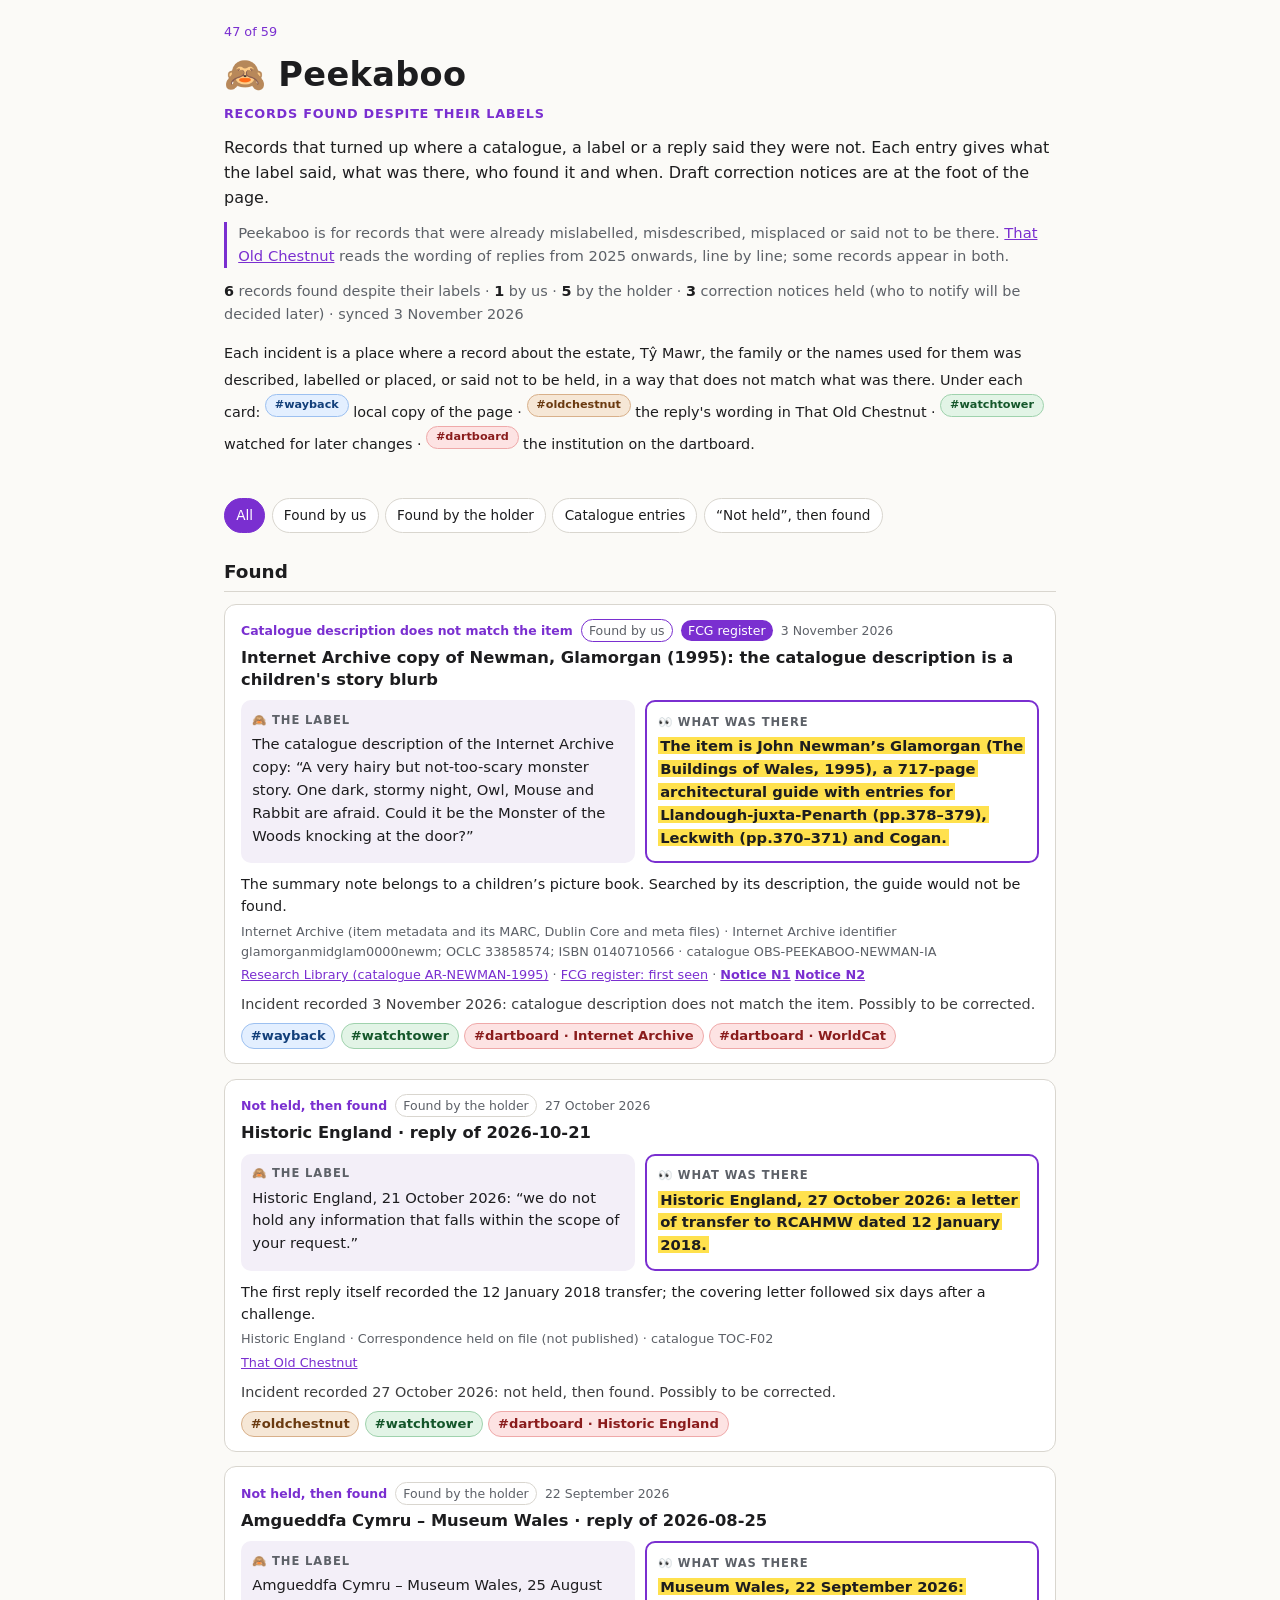
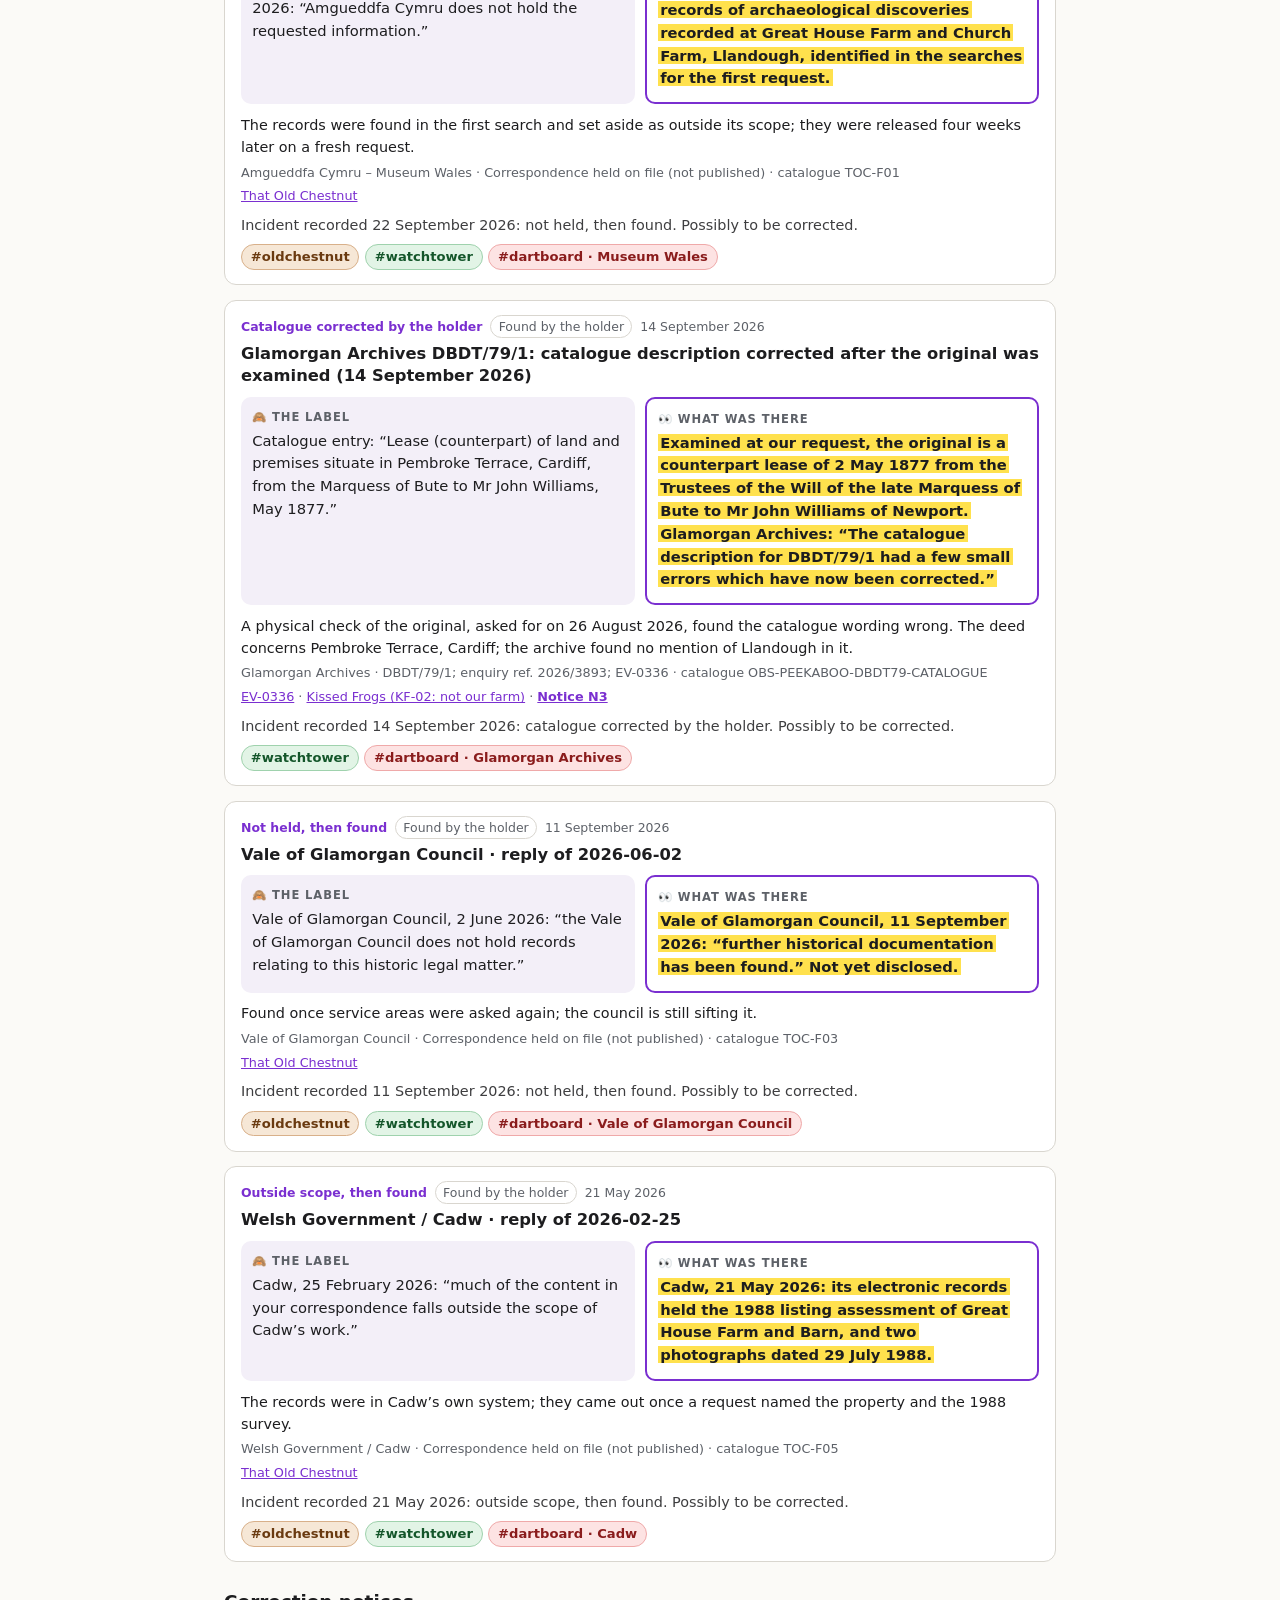
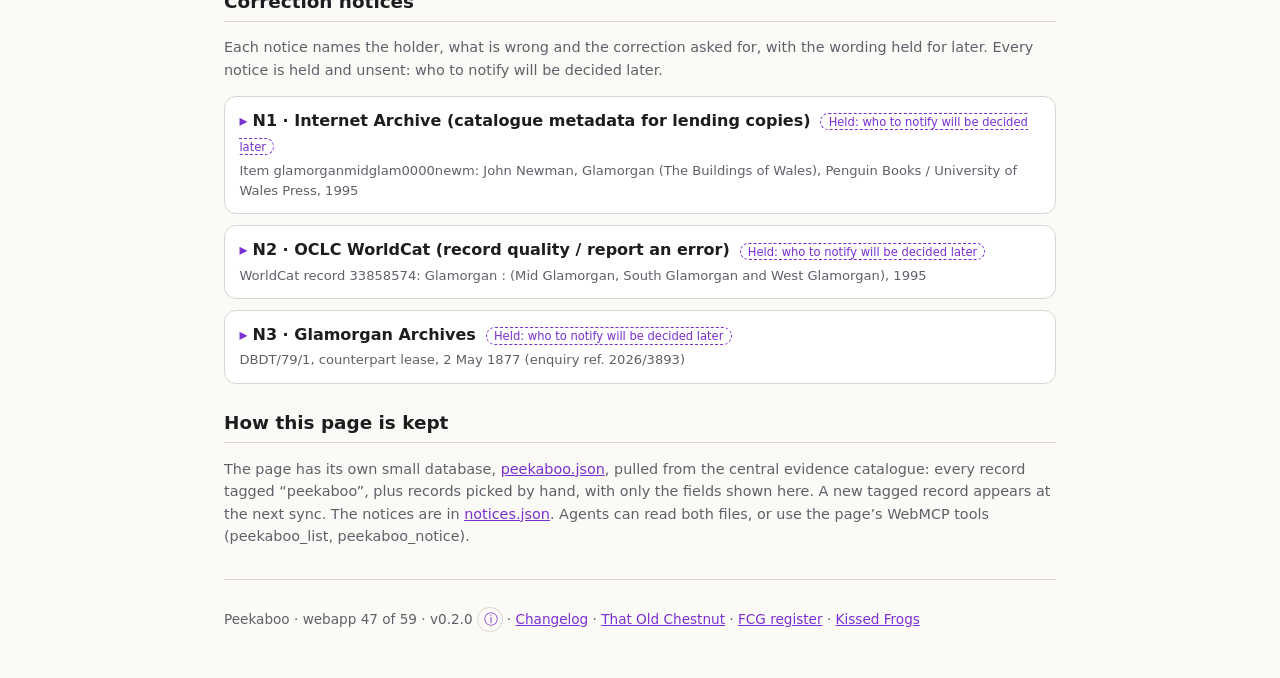
==== public/peekaboo/index.html @ 3aa47f44 "Peekaboo v0.2.0 at /that-old-chestnut/peekaboo/ (2/2): page copied unchanged from cedwyn-peekaboo@e9" ====
<!doctype html><html lang="en" data-cw-noclip data-cw-nolevels><head><meta charset="utf-8"><meta name="viewport" content="width=device-width,initial-scale=1"><title>Peekaboo · records found despite their labels · Cedwyn</title><meta name="description" content="Records about Great House Farm / Tŷ Mawr, Llandough and its neighbours that turned up where a catalogue, a label or a reply said they were not: what the label said, what was there, who found it and when, and the correction notices held until it is decided who to notify."><meta name="color-scheme" content="light dark"><link rel="stylesheet" href="peekaboo.css?v=0.2.0"><script src="/_cedwyn/ghf/ghf-lang.js?v=2.1.4c" defer></script><script src="/_cedwyn/parcel-modal.js?v=0.1.0" defer></script><script src="/_cedwyn/ghf/ghf-boot.js?v=2.1.25"></script></head><body class="pk"><main class="pkw" id="peekaboo" data-scope="online" data-db="data/peekaboo.json">
<header class="pk-head"><p class="pk-parcel-row"><a class="cw-parcel-link" href="/parcels/" data-parcel-slot="47" data-parcel-of="59" data-parcel-src="data/peekaboo.json">47 of 59</a></p>
<h1><span class="pk-eyes" aria-hidden="true">🙈</span> Peekaboo</h1>
<p class="pk-kicker">Records found despite their labels</p>
<p class="pk-lede">Records that turned up where a catalogue, a label or a reply said they were not. Each entry gives what the label said, what was there, who found it and when. Draft correction notices are at the foot of the page.</p>
<p class="pk-scope">Peekaboo is for records that were already mislabelled, misdescribed, misplaced or said not to be there. <a href="/that-old-chestnut/">That Old Chestnut</a> reads the wording of replies from 2025 onwards, line by line; some records appear in both.</p>
<!--PEEKABOO:STATS--><p class="pk-stats"><b>6</b> records found despite their labels · <b>1</b> by us · <b>5</b> by the holder · <b>3</b> correction notices held (who to notify will be decided later) · synced 3 November 2026</p><p class="pk-legend">Each incident is a place where a record about the estate, Tŷ Mawr, the family or the names used for them was described, labelled or placed, or said not to be held, in a way that does not match what was there. Under each card: <span class="pk-tag pk-tag-wayback">#wayback</span> local copy of the page · <span class="pk-tag pk-tag-oldchestnut">#oldchestnut</span> the reply&#x27;s wording in That Old Chestnut · <span class="pk-tag pk-tag-watchtower">#watchtower</span> watched for later changes · <span class="pk-tag pk-tag-dartboard">#dartboard</span> the institution on the dartboard.</p><!--/PEEKABOO:STATS-->
</header>
<nav class="pk-filter" aria-label="Filter the records" hidden><button type="button" data-f="all" aria-pressed="true">All</button><button type="button" data-f="us" aria-pressed="false">Found by us</button><button type="button" data-f="holder" aria-pressed="false">Found by the holder</button><button type="button" data-f="cat" aria-pressed="false">Catalogue entries</button><button type="button" data-f="nh" aria-pressed="false">“Not held”, then found</button></nav>
<section class="pk-list" aria-label="Records found"><h2>Found</h2>
<!--PEEKABOO:ENTRIES--><article class="pk-card" id="pk-obs-peekaboo-newman-ia" data-cat="Catalogue description does not match the item" data-by="us"><p class="pk-meta"><span class="pk-cat">Catalogue description does not match the item</span> <span class="pk-by pk-by-us">Found by us</span> <span class="pk-fcg">FCG register</span> <time datetime="2026-11-03">3 November 2026</time></p><h3>Internet Archive copy of Newman, Glamorgan (1995): the catalogue description is a children&#x27;s story blurb</h3><div class="pk-pair"><div class="pk-said"><p class="pk-lab"><span aria-hidden="true">🙈</span> The label</p><p>The catalogue description of the Internet Archive copy: “A very hairy but not-too-scary monster story. One dark, stormy night, Owl, Mouse and Rabbit are afraid. Could it be the Monster of the Woods knocking at the door?”</p></div><div class="pk-found"><p class="pk-lab"><span aria-hidden="true">👀</span> What was there</p><p><mark>The item is John Newman’s Glamorgan (The Buildings of Wales, 1995), a 717-page architectural guide with entries for Llandough-juxta-Penarth (pp.378–379), Leckwith (pp.370–371) and Cogan.</mark></p></div></div><p class="pk-why">The summary note belongs to a children’s picture book. Searched by its description, the guide would not be found.</p><p class="pk-src">Internet Archive (item metadata and its MARC, Dublin Core and meta files) · Internet Archive identifier glamorganmidglam0000newm; OCLC 33858574; ISBN 0140710566 · catalogue OBS-PEEKABOO-NEWMAN-IA</p><p class="pk-see"><a href="/research/">Research Library (catalogue AR-NEWMAN-1995)</a> · <a href="/fcg/first-seen/">FCG register: first seen</a> · <a class="pk-nlink" href="#notice-N1">Notice N1</a> <a class="pk-nlink" href="#notice-N2">Notice N2</a></p><p class="pk-inc">Incident recorded <time datetime="2026-11-03">3 November 2026</time>: catalogue description does not match the item. Possibly to be corrected.</p><p class="pk-tags" aria-label="Linked records"><a class="pk-tag pk-tag-wayback" href="/wayback/websites/archive.org/details-glamorganmidglam0000newm/latest.html#pkb-ia-description">#wayback</a> <a class="pk-tag pk-tag-watchtower" href="/watchtower/#wt-pkb-newman-ia">#watchtower</a> <a class="pk-tag pk-tag-dartboard" href="/dartboard/?inst=internet-archive#avenue-inst">#dartboard · Internet Archive</a> <a class="pk-tag pk-tag-dartboard" href="/dartboard/?inst=oclc#avenue-inst">#dartboard · WorldCat</a></p></article><article class="pk-card" id="pk-toc-f02" data-cat="Not held, then found" data-by="holder"><p class="pk-meta"><span class="pk-cat">Not held, then found</span> <span class="pk-by pk-by-holder">Found by the holder</span> <time datetime="2026-10-27">27 October 2026</time></p><h3>Historic England · reply of 2026-10-21</h3><div class="pk-pair"><div class="pk-said"><p class="pk-lab"><span aria-hidden="true">🙈</span> The label</p><p>Historic England, 21 October 2026: “we do not hold any information that falls within the scope of your request.”</p></div><div class="pk-found"><p class="pk-lab"><span aria-hidden="true">👀</span> What was there</p><p><mark>Historic England, 27 October 2026: a letter of transfer to RCAHMW dated 12 January 2018.</mark></p></div></div><p class="pk-why">The first reply itself recorded the 12 January 2018 transfer; the covering letter followed six days after a challenge.</p><p class="pk-src">Historic England · Correspondence held on file (not published) · catalogue TOC-F02</p><p class="pk-see"><a href="/that-old-chestnut/#cn-toc-f02">That Old Chestnut</a></p><p class="pk-inc">Incident recorded <time datetime="2026-10-27">27 October 2026</time>: not held, then found. Possibly to be corrected.</p><p class="pk-tags" aria-label="Linked records"><a class="pk-tag pk-tag-oldchestnut" href="/that-old-chestnut/#cn-toc-f02">#oldchestnut</a> <a class="pk-tag pk-tag-watchtower" href="/watchtower/#wt-pkb-toc-f02">#watchtower</a> <a class="pk-tag pk-tag-dartboard" href="/dartboard/?inst=historic-england#avenue-inst">#dartboard · Historic England</a></p></article><article class="pk-card" id="pk-toc-f01" data-cat="Not held, then found" data-by="holder"><p class="pk-meta"><span class="pk-cat">Not held, then found</span> <span class="pk-by pk-by-holder">Found by the holder</span> <time datetime="2026-09-22">22 September 2026</time></p><h3>Amgueddfa Cymru – Museum Wales · reply of 2026-08-25</h3><div class="pk-pair"><div class="pk-said"><p class="pk-lab"><span aria-hidden="true">🙈</span> The label</p><p>Amgueddfa Cymru – Museum Wales, 25 August 2026: “Amgueddfa Cymru does not hold the requested information.”</p></div><div class="pk-found"><p class="pk-lab"><span aria-hidden="true">👀</span> What was there</p><p><mark>Museum Wales, 22 September 2026: records of archaeological discoveries recorded at Great House Farm and Church Farm, Llandough, identified in the searches for the first request.</mark></p></div></div><p class="pk-why">The records were found in the first search and set aside as outside its scope; they were released four weeks later on a fresh request.</p><p class="pk-src">Amgueddfa Cymru – Museum Wales · Correspondence held on file (not published) · catalogue TOC-F01</p><p class="pk-see"><a href="/that-old-chestnut/#cn-toc-f01">That Old Chestnut</a></p><p class="pk-inc">Incident recorded <time datetime="2026-09-22">22 September 2026</time>: not held, then found. Possibly to be corrected.</p><p class="pk-tags" aria-label="Linked records"><a class="pk-tag pk-tag-oldchestnut" href="/that-old-chestnut/#cn-toc-f01">#oldchestnut</a> <a class="pk-tag pk-tag-watchtower" href="/watchtower/#wt-pkb-toc-f01">#watchtower</a> <a class="pk-tag pk-tag-dartboard" href="/dartboard/?inst=museum#avenue-inst">#dartboard · Museum Wales</a></p></article><article class="pk-card" id="pk-obs-peekaboo-dbdt79-catalogue" data-cat="Catalogue corrected by the holder" data-by="holder"><p class="pk-meta"><span class="pk-cat">Catalogue corrected by the holder</span> <span class="pk-by pk-by-holder">Found by the holder</span> <time datetime="2026-09-14">14 September 2026</time></p><h3>Glamorgan Archives DBDT/79/1: catalogue description corrected after the original was examined (14 September 2026)</h3><div class="pk-pair"><div class="pk-said"><p class="pk-lab"><span aria-hidden="true">🙈</span> The label</p><p>Catalogue entry: “Lease (counterpart) of land and premises situate in Pembroke Terrace, Cardiff, from the Marquess of Bute to Mr John Williams, May 1877.”</p></div><div class="pk-found"><p class="pk-lab"><span aria-hidden="true">👀</span> What was there</p><p><mark>Examined at our request, the original is a counterpart lease of 2 May 1877 from the Trustees of the Will of the late Marquess of Bute to Mr John Williams of Newport. Glamorgan Archives: “The catalogue description for DBDT/79/1 had a few small errors which have now been corrected.”</mark></p></div></div><p class="pk-why">A physical check of the original, asked for on 26 August 2026, found the catalogue wording wrong. The deed concerns Pembroke Terrace, Cardiff; the archive found no mention of Llandough in it.</p><p class="pk-src">Glamorgan Archives · DBDT/79/1; enquiry ref. 2026/3893; EV-0336 · catalogue OBS-PEEKABOO-DBDT79-CATALOGUE</p><p class="pk-see"><a href="/wiki/evidence/ev-0336-glamorgan-archives-dbdt79-1-physical-examination-of-the-original/">EV-0336</a> · <a href="/kissed-frogs/">Kissed Frogs (KF-02: not our farm)</a> · <a class="pk-nlink" href="#notice-N3">Notice N3</a></p><p class="pk-inc">Incident recorded <time datetime="2026-09-14">14 September 2026</time>: catalogue corrected by the holder. Possibly to be corrected.</p><p class="pk-tags" aria-label="Linked records"><a class="pk-tag pk-tag-watchtower" href="/watchtower/#wt-pkb-dbdt79">#watchtower</a> <a class="pk-tag pk-tag-dartboard" href="/dartboard/?inst=glamorgan#avenue-inst">#dartboard · Glamorgan Archives</a></p></article><article class="pk-card" id="pk-toc-f03" data-cat="Not held, then found" data-by="holder"><p class="pk-meta"><span class="pk-cat">Not held, then found</span> <span class="pk-by pk-by-holder">Found by the holder</span> <time datetime="2026-09-11">11 September 2026</time></p><h3>Vale of Glamorgan Council · reply of 2026-06-02</h3><div class="pk-pair"><div class="pk-said"><p class="pk-lab"><span aria-hidden="true">🙈</span> The label</p><p>Vale of Glamorgan Council, 2 June 2026: “the Vale of Glamorgan Council does not hold records relating to this historic legal matter.”</p></div><div class="pk-found"><p class="pk-lab"><span aria-hidden="true">👀</span> What was there</p><p><mark>Vale of Glamorgan Council, 11 September 2026: “further historical documentation has been found.” Not yet disclosed.</mark></p></div></div><p class="pk-why">Found once service areas were asked again; the council is still sifting it.</p><p class="pk-src">Vale of Glamorgan Council · Correspondence held on file (not published) · catalogue TOC-F03</p><p class="pk-see"><a href="/that-old-chestnut/#cn-toc-f03">That Old Chestnut</a></p><p class="pk-inc">Incident recorded <time datetime="2026-09-11">11 September 2026</time>: not held, then found. Possibly to be corrected.</p><p class="pk-tags" aria-label="Linked records"><a class="pk-tag pk-tag-oldchestnut" href="/that-old-chestnut/#cn-toc-f03">#oldchestnut</a> <a class="pk-tag pk-tag-watchtower" href="/watchtower/#wt-pkb-toc-f03">#watchtower</a> <a class="pk-tag pk-tag-dartboard" href="/dartboard/?inst=vale#avenue-inst">#dartboard · Vale of Glamorgan Council</a></p></article><article class="pk-card" id="pk-toc-f05" data-cat="Outside scope, then found" data-by="holder"><p class="pk-meta"><span class="pk-cat">Outside scope, then found</span> <span class="pk-by pk-by-holder">Found by the holder</span> <time datetime="2026-05-21">21 May 2026</time></p><h3>Welsh Government / Cadw · reply of 2026-02-25</h3><div class="pk-pair"><div class="pk-said"><p class="pk-lab"><span aria-hidden="true">🙈</span> The label</p><p>Cadw, 25 February 2026: “much of the content in your correspondence falls outside the scope of Cadw’s work.”</p></div><div class="pk-found"><p class="pk-lab"><span aria-hidden="true">👀</span> What was there</p><p><mark>Cadw, 21 May 2026: its electronic records held the 1988 listing assessment of Great House Farm and Barn, and two photographs dated 29 July 1988.</mark></p></div></div><p class="pk-why">The records were in Cadw’s own system; they came out once a request named the property and the 1988 survey.</p><p class="pk-src">Welsh Government / Cadw · Correspondence held on file (not published) · catalogue TOC-F05</p><p class="pk-see"><a href="/that-old-chestnut/#cn-toc-f05">That Old Chestnut</a></p><p class="pk-inc">Incident recorded <time datetime="2026-05-21">21 May 2026</time>: outside scope, then found. Possibly to be corrected.</p><p class="pk-tags" aria-label="Linked records"><a class="pk-tag pk-tag-oldchestnut" href="/that-old-chestnut/#cn-toc-f05">#oldchestnut</a> <a class="pk-tag pk-tag-watchtower" href="/watchtower/#wt-pkb-toc-f05">#watchtower</a> <a class="pk-tag pk-tag-dartboard" href="/dartboard/?inst=cadw#avenue-inst">#dartboard · Cadw</a></p></article><!--/PEEKABOO:ENTRIES-->
</section>
<section class="pk-notices" id="notices" aria-label="Correction notices"><h2>Correction notices</h2>
<p class="pk-note">Each notice names the holder, what is wrong and the correction asked for, with the wording held for later. Every notice is held and unsent: who to notify will be decided later.</p>
<!--PEEKABOO:NOTICES--><details class="pk-notice" id="notice-N1"><summary><b>N1 · Internet Archive (catalogue metadata for lending copies)</b> <span class="pk-status">Held: who to notify will be decided later</span><span class="pk-nitem">Item glamorganmidglam0000newm: John Newman, Glamorgan (The Buildings of Wales), Penguin Books / University of Wales Press, 1995</span></summary><dl><dt>What is wrong</dt><dd>The description field (MARC 520 summary) is a children’s picture-book blurb (“A very hairy but not-too-scary monster story … Owl, Mouse and Rabbit …”). The title statement reads “by Stephen Hughes and Anthony Ward” while the creator field names John Newman.</dd><dt>Correction asked</dt><dd>Remove the 520 summary from the item’s metadata, and give the statement of responsibility as printed on the book’s title page.</dd><dt>Record</dt><dd><a href="#pk-obs-peekaboo-newman-ia">OBS-PEEKABOO-NEWMAN-IA</a></dd></dl><p class="pk-lab">Draft text</p><pre class="pk-draft">Subject: Metadata correction: glamorganmidglam0000newm (Newman, Glamorgan, 1995)

Dear Internet Archive team,

The lending copy glamorganmidglam0000newm is John Newman, Glamorgan (Mid Glamorgan, South Glamorgan and West Glamorgan), The Buildings of Wales, Penguin Books and University of Wales Press, 1995 (ISBN 0140710566), an architectural guide of 717 pages.

Its description reads: “A very hairy but not-too-scary monster story. One dark, stormy night, Owl, Mouse and Rabbit are afraid. Could it be the Monster of the Woods knocking at the door? This warm, funny tale about friendship has a wonderfully unexpected twist.” That text is the summary note (MARC 520) of the attached catalogue record (OCLC 33858574) and describes a different book. The same record’s title statement reads “by Stephen Hughes and Anthony Ward”, while the creator field names John Newman.

Please remove the 520 summary from the item’s description and give the statement of responsibility as it appears on the title page. I read the metadata on 3 November 2026 and have kept a dated copy.

Thank you.

Yours faithfully,
[sender]</pre></details><details class="pk-notice" id="notice-N2"><summary><b>N2 · OCLC WorldCat (record quality / report an error)</b> <span class="pk-status">Held: who to notify will be decided later</span><span class="pk-nitem">WorldCat record 33858574: Glamorgan : (Mid Glamorgan, South Glamorgan and West Glamorgan), 1995</span></summary><dl><dt>What is wrong</dt><dd>Field 520 carries a summary of a children’s picture book; field 245 $c names Stephen Hughes and Anthony Ward only.</dd><dt>Correction asked</dt><dd>Delete the 520 summary from record 33858574 and review 245 $c against the title page.</dd><dt>Record</dt><dd><a href="#pk-obs-peekaboo-newman-ia">OBS-PEEKABOO-NEWMAN-IA</a></dd></dl><p class="pk-lab">Draft text</p><pre class="pk-draft">Record: OCLC 33858574 (ISBN 0140710566 / 9780140710564), John Newman, Glamorgan (The Buildings of Wales), Penguin Books / University of Wales Press, 1995.

Error: field 520 reads “A very hairy but not-too-scary monster story. One dark, stormy night, Owl, Mouse and Rabbit are afraid. Could it be the Monster of the Woods knocking at the door? This warm, funny tale about friendship has a wonderfully unexpected twist.” This is the summary of a different book (a children’s story). The record describes a 717-page architectural guide. Field 245 $c reads “by Stephen Hughes and Anthony Ward”; the author is John Newman (field 100).

Requested correction: delete the 520 note and review 245 $c against the title page. The record was last changed on 8 June 2022 (field 005) and is copied into the Internet Archive item glamorganmidglam0000newm.

[sender]</pre></details><details class="pk-notice" id="notice-N3"><summary><b>N3 · Glamorgan Archives</b> <span class="pk-status">Held: who to notify will be decided later</span><span class="pk-nitem">DBDT/79/1, counterpart lease, 2 May 1877 (enquiry ref. 2026/3893)</span></summary><dl><dt>What is wrong</dt><dd>Already corrected by the archive on inspection (reply of 14 September 2026).</dd><dt>Correction asked</dt><dd>Optional: confirm the corrected catalogue wording and the date it was changed, so the online catalogue and our record match.</dd><dt>Record</dt><dd><a href="#pk-obs-peekaboo-dbdt79-catalogue">OBS-PEEKABOO-DBDT79-CATALOGUE</a></dd></dl><p class="pk-lab">Draft text</p><pre class="pk-draft">Subject: DBDT/79/1, your ref. 2026/3893: corrected catalogue wording

Dear Glamorgan Archives,

Thank you for examining the original of DBDT/79/1 and for your reply of 14 September 2026, which noted that the catalogue description “had a few small errors which have now been corrected”.

So that our notes match your catalogue, could you send the corrected catalogue wording for DBDT/79/1 and the date the change was made?

Yours faithfully,
[sender]</pre></details><!--/PEEKABOO:NOTICES-->
</section>
<section class="pk-how"><h2>How this page is kept</h2>
<p>The page has its own small database, <a href="data/peekaboo.json">peekaboo.json</a>, pulled from the central evidence catalogue: every record tagged “peekaboo”, plus records picked by hand, with only the fields shown here. A new tagged record appears at the next sync. The notices are in <a href="data/notices.json">notices.json</a>. Agents can read both files, or use the page’s WebMCP tools (peekaboo_list, peekaboo_notice).</p></section>
<footer class="pk-foot"><p>Peekaboo · webapp 47 of 59 · v0.2.0 <button type="button" class="pk-info" data-pk-info aria-haspopup="dialog" aria-controls="pk-changelog" title="Changelog">ⓘ</button> · <a href="#pk-changelog" data-pk-info>Changelog</a> · <a href="/that-old-chestnut/">That Old Chestnut</a> · <a href="/fcg/first-seen/">FCG register</a> · <a href="/kissed-frogs/">Kissed Frogs</a></p>
<dialog id="pk-changelog" class="pk-modal" aria-label="Changelog"><div class="pk-mhead"><b>Peekaboo changelog</b><button type="button" class="pk-x" data-pk-close aria-label="Close">×</button></div><div class="pk-mbody"><table class="pk-ctable"><thead><tr><th>Version</th><th>Date</th><th>What changed</th></tr></thead><tbody><tr><td>v0.2.0</td><td>3 Nov 2026</td><td>Each incident card gives the date it was recorded and coloured hashtag links: #wayback (a local copy of the page), #oldchestnut (the reply in That Old Chestnut), #watchtower (watched for later changes) and #dartboard (the institution preselected on the dartboard). A legend sits under the counts. The three correction notices are held: who to notify will be decided later.</td></tr><tr><td>v0.1.1</td><td>3 Nov 2026</td><td>The links to That Old Chestnut open the matching reply’s card.</td></tr><tr><td>v0.1.0</td><td>3 Nov 2026</td><td>First version. Six records found despite their labels (two catalogue entries, four replies that said the records were not held or out of scope), three correction notices as drafts, the page’s own database synced from the central catalogue, filters, WebMCP tools.</td></tr></tbody></table></div></dialog></footer>
</main><script src="peekaboo.js?v=0.2.0" defer></script></body></html>
---- public/peekaboo/peekaboo.css ----
:root{--pk-bg:#fbfaf7;--pk-ink:#1d1d1f;--pk-mut:#5d6168;--pk-line:#d9d6cf;--pk-card:#ffffff;--pk-acc:#7a2fd0;--pk-hi:#ffe14d;--pk-hi-ink:#1d1d1f;--pk-said:#f3eff8}
html[data-ghf-mode="night"]{--pk-bg:#0d0d10;--pk-ink:#ecebef;--pk-mut:#a4a7ae;--pk-line:#2c2c33;--pk-card:#16161b;--pk-acc:#c08bff;--pk-hi:#ffd60a;--pk-hi-ink:#111;--pk-said:#1f1a28}
body.pk{background:var(--pk-bg);color:var(--pk-ink);margin:0}
.pkw{max-width:54rem;margin:0 auto;padding:0 1rem 2rem;font:16px/1.55 system-ui,-apple-system,"Segoe UI",Roboto,sans-serif;box-sizing:border-box;overflow-wrap:anywhere}
.pkw *{box-sizing:border-box}
.pk-head{padding:1.4rem 0 .6rem}.pk-parcel-row{margin:0 0 .4rem;font-size:.8rem}.pk-parcel-row a{color:var(--pk-mut);text-decoration:none}
.pk-head h1{margin:.1rem 0 .2rem;font-size:2.1rem;letter-spacing:.01em}.pk-eyes{display:inline-block;transition:transform .3s}
.pk-head h1:hover .pk-eyes{transform:rotate(-8deg)}
.pk-kicker{margin:0 0 .8rem;color:var(--pk-acc);font-weight:600;letter-spacing:.06em;text-transform:uppercase;font-size:.8rem}
.pk-lede{margin:0 0 .7rem}.pk-scope{margin:0 0 .8rem;color:var(--pk-mut);font-size:.92rem;border-left:3px solid var(--pk-acc);padding-left:.7rem}
.pkw a{color:var(--pk-acc)}
.pk-stats{margin:.6rem 0 0;font-size:.9rem;color:var(--pk-mut)}.pk-stats b{color:var(--pk-ink)}
.pk-filter{display:flex;flex-wrap:wrap;gap:.4rem;margin:1rem 0}.pk-filter button{font:inherit;font-size:.85rem;padding:.35rem .7rem;border-radius:999px;border:1px solid var(--pk-line);background:var(--pk-card);color:var(--pk-ink);cursor:pointer}
.pk-filter button[aria-pressed="true"]{background:var(--pk-acc);border-color:var(--pk-acc);color:#fff}
.pkw h2{font-size:1.15rem;margin:1.6rem 0 .7rem;padding-bottom:.3rem;border-bottom:1px solid var(--pk-line)}
.pk-card{background:var(--pk-card);border:1px solid var(--pk-line);border-radius:12px;padding:.9rem 1rem;margin:0 0 .9rem}
.pk-card[hidden]{display:none}
.pk-meta{margin:0 0 .3rem;font-size:.78rem;display:flex;flex-wrap:wrap;gap:.35rem .5rem;align-items:center;color:var(--pk-mut)}
.pk-cat{font-weight:600;color:var(--pk-acc)}.pk-by{padding:.05rem .45rem;border-radius:999px;border:1px solid var(--pk-line)}
.pk-by-us{border-color:var(--pk-acc)}.pk-fcg{padding:.05rem .45rem;border-radius:999px;background:var(--pk-acc);color:#fff}
.pk-card h3{margin:.1rem 0 .6rem;font-size:1.02rem;line-height:1.35}
.pk-pair{display:grid;grid-template-columns:1fr 1fr;gap:.6rem}
@media(max-width:600px){.pk-pair{grid-template-columns:1fr}}
.pk-said,.pk-found{border-radius:10px;padding:.55rem .7rem;font-size:.92rem}.pk-said{background:var(--pk-said)}.pk-found{border:2px solid var(--pk-acc)}
.pk-said p,.pk-found p{margin:.2rem 0}.pk-lab{font-size:.72rem!important;text-transform:uppercase;letter-spacing:.08em;color:var(--pk-mut);font-weight:600}
.pk-found mark{background:var(--pk-hi);color:var(--pk-hi-ink);font-weight:700;padding:0 .15em;box-decoration-break:clone;-webkit-box-decoration-break:clone}
.pk-why{margin:.6rem 0 .2rem;font-size:.9rem}.pk-src,.pk-see{margin:.25rem 0 0;font-size:.8rem;color:var(--pk-mut)}
.pk-nlink{font-weight:600}
.pk-note{color:var(--pk-mut);font-size:.9rem}
.pk-notice{background:var(--pk-card);border:1px solid var(--pk-line);border-radius:12px;margin:0 0 .7rem;padding:.2rem .9rem}
.pk-notice summary{cursor:pointer;padding:.55rem 0;list-style:none}.pk-notice summary::-webkit-details-marker{display:none}
.pk-notice summary::before{content:"▸ ";color:var(--pk-acc)}.pk-notice[open] summary::before{content:"▾ "}
.pk-status{font-size:.72rem;padding:.05rem .45rem;border-radius:999px;border:1px dashed var(--pk-acc);color:var(--pk-acc);margin-left:.3rem}
.pk-nitem{display:block;font-size:.82rem;color:var(--pk-mut);margin-top:.15rem}
.pk-notice dl{display:grid;grid-template-columns:9rem 1fr;gap:.3rem .8rem;font-size:.9rem;margin:.3rem 0 .6rem}.pk-notice dt{color:var(--pk-mut);font-size:.78rem;text-transform:uppercase;letter-spacing:.05em}.pk-notice dd{margin:0}
@media(max-width:560px){.pk-notice dl{grid-template-columns:1fr}}
.pk-draft{white-space:pre-wrap;font:13px/1.5 ui-monospace,SFMono-Regular,Menlo,monospace;background:var(--pk-said);border-radius:8px;padding:.7rem;margin:.2rem 0 .8rem;overflow-wrap:anywhere}
.pk-how p{font-size:.9rem;color:var(--pk-mut)}
.pk-foot{margin-top:2rem;padding-top:.8rem;border-top:1px solid var(--pk-line);font-size:.85rem;color:var(--pk-mut)}
.pk-info{font:inherit;background:none;border:1px solid var(--pk-line);border-radius:999px;width:1.6rem;height:1.6rem;cursor:pointer;color:var(--pk-acc)}
.pk-modal{border:1px solid var(--pk-line);border-radius:12px;padding:0;max-width:min(40rem,94vw);background:var(--pk-card);color:var(--pk-ink)}
.pk-modal::backdrop{background:rgba(0,0,0,.5)}.pk-mhead{display:flex;justify-content:space-between;align-items:center;padding:.6rem .9rem;border-bottom:1px solid var(--pk-line)}
.pk-x{font-size:1.4rem;background:none;border:0;color:inherit;cursor:pointer}.pk-mbody{padding:.6rem .9rem;max-height:70vh;overflow:auto}
.pk-ctable{width:100%;border-collapse:collapse;font-size:.88rem}.pk-ctable th,.pk-ctable td{text-align:left;vertical-align:top;padding:.4rem .3rem;border-bottom:1px solid var(--pk-line)}
@media(prefers-reduced-motion:reduce){.pk-eyes{transition:none}}

/* v0.2.0 (3 Nov 2026): coloured hashtag cross-links, one colour per webapp — Cedwyn editors */
.pk-inc{margin:.5rem 0 0;font-size:.9em;opacity:.85}
.pk-tags{display:flex;flex-wrap:wrap;gap:.35rem;margin:.5rem 0 0}
.pk-tag{display:inline-block;padding:.12rem .55rem;border-radius:999px;font-size:.82em;font-weight:600;line-height:1.5;text-decoration:none;border:1px solid transparent;white-space:nowrap;max-width:100%;overflow:hidden;text-overflow:ellipsis}
a.pk-tag:hover,a.pk-tag:focus-visible{text-decoration:underline}
.pk-tag-wayback{background:#e3efff;color:#123f7a;border-color:#9cc0f0}
.pk-tag-oldchestnut{background:#f6e7d6;color:#6a3a10;border-color:#d8b08a}
.pk-tag-watchtower{background:#e2f4e6;color:#14562a;border-color:#9fd2ad}
.pk-tag-dartboard{background:#fde3e3;color:#8a1c1c;border-color:#efa9a9}
html[data-ghf-mode="night"] .pk-tag-wayback{background:#163256;color:#cfe2ff;border-color:#2f5d99}
html[data-ghf-mode="night"] .pk-tag-oldchestnut{background:#4a2c12;color:#f6dcc0;border-color:#8a5a2c}
html[data-ghf-mode="night"] .pk-tag-watchtower{background:#123d22;color:#c9f0d4;border-color:#2e7a48}
html[data-ghf-mode="night"] .pk-tag-dartboard{background:#4d1616;color:#ffd3d3;border-color:#9a3434}
.pk-legend{font-size:.9em;line-height:1.9}
.pk-legend .pk-tag{font-size:.78em}
a.pk-tag.pk-tag-wayback,a.pk-tag.pk-tag-wayback:visited{color:#123f7a!important}
a.pk-tag.pk-tag-oldchestnut,a.pk-tag.pk-tag-oldchestnut:visited{color:#6a3a10!important}
a.pk-tag.pk-tag-watchtower,a.pk-tag.pk-tag-watchtower:visited{color:#14562a!important}
a.pk-tag.pk-tag-dartboard,a.pk-tag.pk-tag-dartboard:visited{color:#8a1c1c!important}
html[data-ghf-mode="night"] a.pk-tag.pk-tag-wayback,html[data-ghf-mode="night"] a.pk-tag.pk-tag-wayback:visited{color:#cfe2ff!important}
html[data-ghf-mode="night"] a.pk-tag.pk-tag-oldchestnut,html[data-ghf-mode="night"] a.pk-tag.pk-tag-oldchestnut:visited{color:#f6dcc0!important}
html[data-ghf-mode="night"] a.pk-tag.pk-tag-watchtower,html[data-ghf-mode="night"] a.pk-tag.pk-tag-watchtower:visited{color:#c9f0d4!important}
html[data-ghf-mode="night"] a.pk-tag.pk-tag-dartboard,html[data-ghf-mode="night"] a.pk-tag.pk-tag-dartboard:visited{color:#ffd3d3!important}
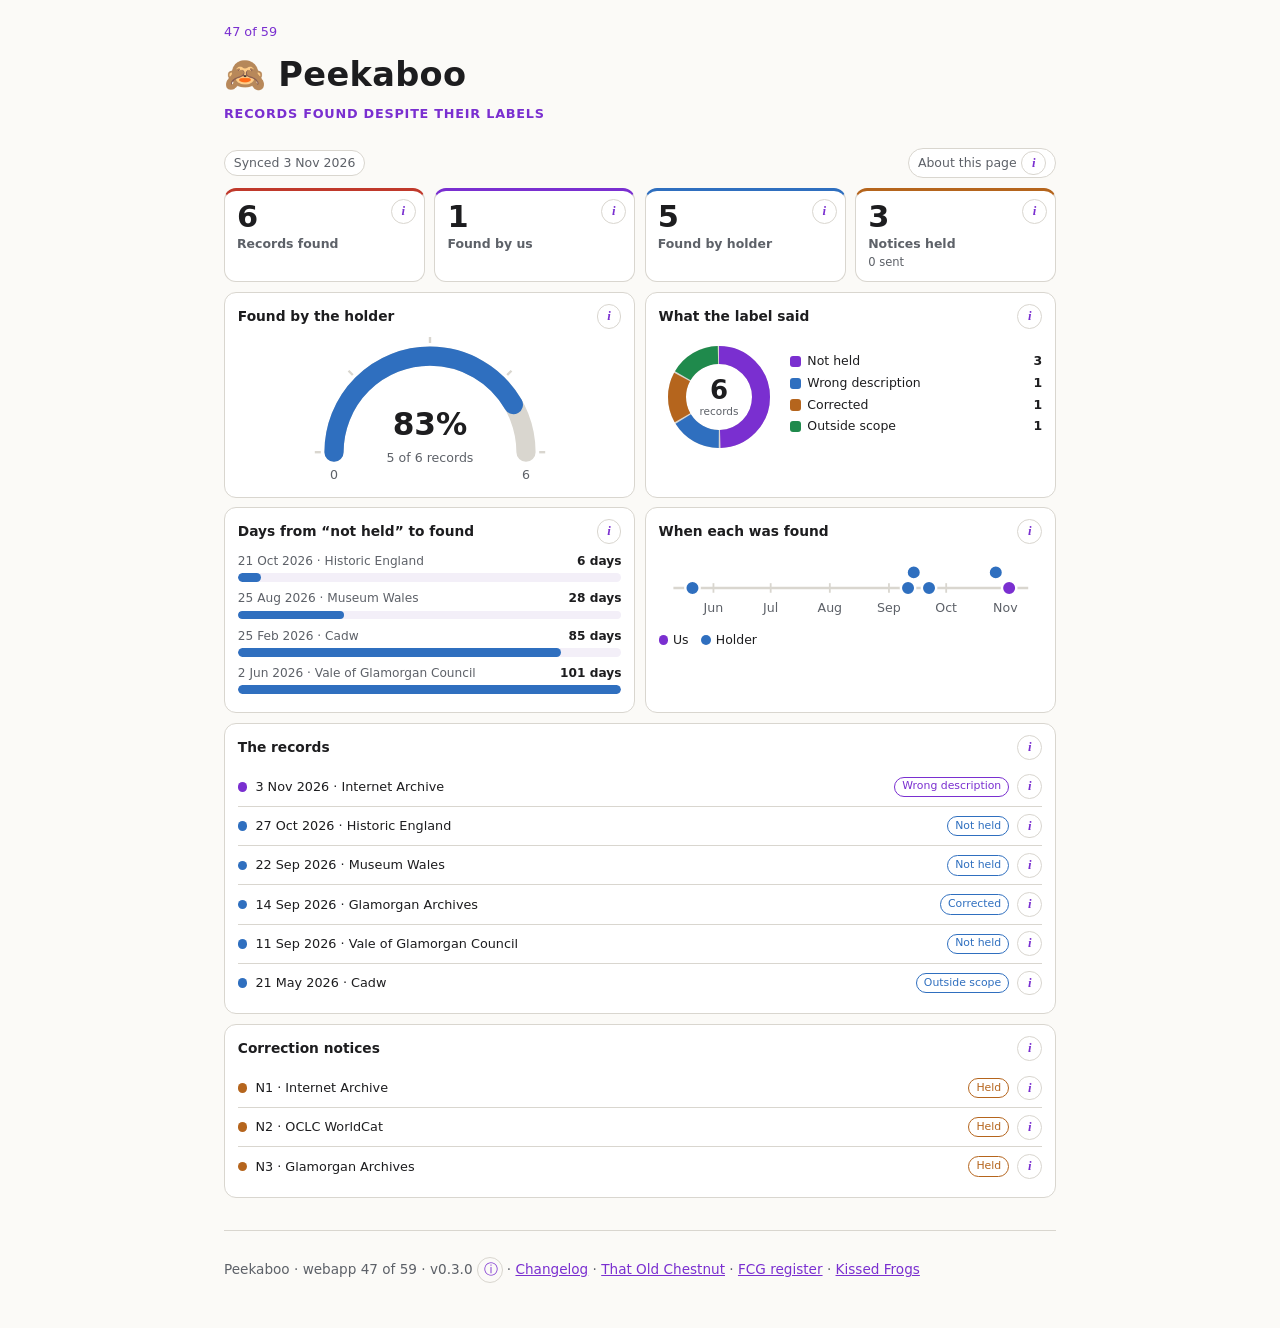
==== commit b8fa401e: "Peekaboo copy v0.3.0 (2/2): one-glance dashboard with (i) detail modals, identical to cedwyn-peekabo" ====
--- a/public/peekaboo/index.html
+++ b/public/peekaboo/index.html
@@ -1,11 +1,13 @@
-<!doctype html><html lang="en" data-cw-noclip data-cw-nolevels><head><meta charset="utf-8"><meta name="viewport" content="width=device-width,initial-scale=1"><title>Peekaboo · records found despite their labels · Cedwyn</title><meta name="description" content="Records about Great House Farm / Tŷ Mawr, Llandough and its neighbours that turned up where a catalogue, a label or a reply said they were not: what the label said, what was there, who found it and when, and the correction notices held until it is decided who to notify."><meta name="color-scheme" content="light dark"><link rel="stylesheet" href="peekaboo.css?v=0.2.0"><script src="/_cedwyn/ghf/ghf-lang.js?v=2.1.4c" defer></script><script src="/_cedwyn/parcel-modal.js?v=0.1.0" defer></script><script src="/_cedwyn/ghf/ghf-boot.js?v=2.1.25"></script></head><body class="pk"><main class="pkw" id="peekaboo" data-scope="online" data-db="data/peekaboo.json">
+<!doctype html><html lang="en" data-cw-noclip data-cw-nolevels><head><meta charset="utf-8"><meta name="viewport" content="width=device-width,initial-scale=1"><title>Peekaboo · records found despite their labels · Cedwyn</title><meta name="description" content="Records about Great House Farm / Tŷ Mawr, Llandough and its neighbours that turned up where a catalogue, a label or a reply said they were not: what the label said, what was there, who found it and when, and the correction notices held until it is decided who to notify."><meta name="color-scheme" content="light dark"><link rel="stylesheet" href="dashboard.css?v=1.0.0"><link rel="stylesheet" href="peekaboo.css?v=0.3.0"><script>(function(h){h.classList.add("cwd-on");setTimeout(function(){var r=document.getElementById("pk-dash");if(!window.CwDash||!r||r.hidden)h.classList.remove("cwd-on");},8000);})(document.documentElement)</script><script src="/_cedwyn/ghf/ghf-lang.js?v=2.1.4c" defer></script><script src="/_cedwyn/parcel-modal.js?v=0.1.0" defer></script><script src="/_cedwyn/ghf/ghf-boot.js?v=2.1.25"></script></head><body class="pk"><main class="pkw" id="peekaboo" data-scope="online" data-db="data/peekaboo.json">
 <header class="pk-head"><p class="pk-parcel-row"><a class="cw-parcel-link" href="/parcels/" data-parcel-slot="47" data-parcel-of="59" data-parcel-src="data/peekaboo.json">47 of 59</a></p>
 <h1><span class="pk-eyes" aria-hidden="true">🙈</span> Peekaboo</h1>
 <p class="pk-kicker">Records found despite their labels</p>
-<p class="pk-lede">Records that turned up where a catalogue, a label or a reply said they were not. Each entry gives what the label said, what was there, who found it and when. Draft correction notices are at the foot of the page.</p>
+<div class="pk-full"><p class="pk-lede">Records that turned up where a catalogue, a label or a reply said they were not. Each entry gives what the label said, what was there, who found it and when. Draft correction notices are at the foot of the page.</p>
 <p class="pk-scope">Peekaboo is for records that were already mislabelled, misdescribed, misplaced or said not to be there. <a href="/that-old-chestnut/">That Old Chestnut</a> reads the wording of replies from 2025 onwards, line by line; some records appear in both.</p>
-<!--PEEKABOO:STATS--><p class="pk-stats"><b>6</b> records found despite their labels · <b>1</b> by us · <b>5</b> by the holder · <b>3</b> correction notices held (who to notify will be decided later) · synced 3 November 2026</p><p class="pk-legend">Each incident is a place where a record about the estate, Tŷ Mawr, the family or the names used for them was described, labelled or placed, or said not to be held, in a way that does not match what was there. Under each card: <span class="pk-tag pk-tag-wayback">#wayback</span> local copy of the page · <span class="pk-tag pk-tag-oldchestnut">#oldchestnut</span> the reply&#x27;s wording in That Old Chestnut · <span class="pk-tag pk-tag-watchtower">#watchtower</span> watched for later changes · <span class="pk-tag pk-tag-dartboard">#dartboard</span> the institution on the dartboard.</p><!--/PEEKABOO:STATS-->
+<!--PEEKABOO:STATS--><p class="pk-stats"><b>6</b> records found despite their labels · <b>1</b> by us · <b>5</b> by the holder · <b>3</b> correction notices held (who to notify will be decided later) · synced 3 November 2026</p><p class="pk-legend">Each incident is a place where a record about the estate, Tŷ Mawr, the family or the names used for them was described, labelled or placed, or said not to be held, in a way that does not match what was there. Under each card: <span class="pk-tag pk-tag-wayback">#wayback</span> local copy of the page · <span class="pk-tag pk-tag-oldchestnut">#oldchestnut</span> the reply&#x27;s wording in That Old Chestnut · <span class="pk-tag pk-tag-watchtower">#watchtower</span> watched for later changes · <span class="pk-tag pk-tag-dartboard">#dartboard</span> the institution on the dartboard.</p><!--/PEEKABOO:STATS--></div>
 </header>
+<section class="cwd" id="pk-dash" aria-label="Peekaboo at a glance" hidden></section>
+<div class="pk-full">
 <nav class="pk-filter" aria-label="Filter the records" hidden><button type="button" data-f="all" aria-pressed="true">All</button><button type="button" data-f="us" aria-pressed="false">Found by us</button><button type="button" data-f="holder" aria-pressed="false">Found by the holder</button><button type="button" data-f="cat" aria-pressed="false">Catalogue entries</button><button type="button" data-f="nh" aria-pressed="false">“Not held”, then found</button></nav>
 <section class="pk-list" aria-label="Records found"><h2>Found</h2>
 <!--PEEKABOO:ENTRIES--><article class="pk-card" id="pk-obs-peekaboo-newman-ia" data-cat="Catalogue description does not match the item" data-by="us"><p class="pk-meta"><span class="pk-cat">Catalogue description does not match the item</span> <span class="pk-by pk-by-us">Found by us</span> <span class="pk-fcg">FCG register</span> <time datetime="2026-11-03">3 November 2026</time></p><h3>Internet Archive copy of Newman, Glamorgan (1995): the catalogue description is a children&#x27;s story blurb</h3><div class="pk-pair"><div class="pk-said"><p class="pk-lab"><span aria-hidden="true">🙈</span> The label</p><p>The catalogue description of the Internet Archive copy: “A very hairy but not-too-scary monster story. One dark, stormy night, Owl, Mouse and Rabbit are afraid. Could it be the Monster of the Woods knocking at the door?”</p></div><div class="pk-found"><p class="pk-lab"><span aria-hidden="true">👀</span> What was there</p><p><mark>The item is John Newman’s Glamorgan (The Buildings of Wales, 1995), a 717-page architectural guide with entries for Llandough-juxta-Penarth (pp.378–379), Leckwith (pp.370–371) and Cogan.</mark></p></div></div><p class="pk-why">The summary note belongs to a children’s picture book. Searched by its description, the guide would not be found.</p><p class="pk-src">Internet Archive (item metadata and its MARC, Dublin Core and meta files) · Internet Archive identifier glamorganmidglam0000newm; OCLC 33858574; ISBN 0140710566 · catalogue OBS-PEEKABOO-NEWMAN-IA</p><p class="pk-see"><a href="/research/">Research Library (catalogue AR-NEWMAN-1995)</a> · <a href="/fcg/first-seen/">FCG register: first seen</a> · <a class="pk-nlink" href="#notice-N1">Notice N1</a> <a class="pk-nlink" href="#notice-N2">Notice N2</a></p><p class="pk-inc">Incident recorded <time datetime="2026-11-03">3 November 2026</time>: catalogue description does not match the item. Possibly to be corrected.</p><p class="pk-tags" aria-label="Linked records"><a class="pk-tag pk-tag-wayback" href="/wayback/websites/archive.org/details-glamorganmidglam0000newm/latest.html#pkb-ia-description">#wayback</a> <a class="pk-tag pk-tag-watchtower" href="/watchtower/#wt-pkb-newman-ia">#watchtower</a> <a class="pk-tag pk-tag-dartboard" href="/dartboard/?inst=internet-archive#avenue-inst">#dartboard · Internet Archive</a> <a class="pk-tag pk-tag-dartboard" href="/dartboard/?inst=oclc#avenue-inst">#dartboard · WorldCat</a></p></article><article class="pk-card" id="pk-toc-f02" data-cat="Not held, then found" data-by="holder"><p class="pk-meta"><span class="pk-cat">Not held, then found</span> <span class="pk-by pk-by-holder">Found by the holder</span> <time datetime="2026-10-27">27 October 2026</time></p><h3>Historic England · reply of 2026-10-21</h3><div class="pk-pair"><div class="pk-said"><p class="pk-lab"><span aria-hidden="true">🙈</span> The label</p><p>Historic England, 21 October 2026: “we do not hold any information that falls within the scope of your request.”</p></div><div class="pk-found"><p class="pk-lab"><span aria-hidden="true">👀</span> What was there</p><p><mark>Historic England, 27 October 2026: a letter of transfer to RCAHMW dated 12 January 2018.</mark></p></div></div><p class="pk-why">The first reply itself recorded the 12 January 2018 transfer; the covering letter followed six days after a challenge.</p><p class="pk-src">Historic England · Correspondence held on file (not published) · catalogue TOC-F02</p><p class="pk-see"><a href="/that-old-chestnut/#cn-toc-f02">That Old Chestnut</a></p><p class="pk-inc">Incident recorded <time datetime="2026-10-27">27 October 2026</time>: not held, then found. Possibly to be corrected.</p><p class="pk-tags" aria-label="Linked records"><a class="pk-tag pk-tag-oldchestnut" href="/that-old-chestnut/#cn-toc-f02">#oldchestnut</a> <a class="pk-tag pk-tag-watchtower" href="/watchtower/#wt-pkb-toc-f02">#watchtower</a> <a class="pk-tag pk-tag-dartboard" href="/dartboard/?inst=historic-england#avenue-inst">#dartboard · Historic England</a></p></article><article class="pk-card" id="pk-toc-f01" data-cat="Not held, then found" data-by="holder"><p class="pk-meta"><span class="pk-cat">Not held, then found</span> <span class="pk-by pk-by-holder">Found by the holder</span> <time datetime="2026-09-22">22 September 2026</time></p><h3>Amgueddfa Cymru – Museum Wales · reply of 2026-08-25</h3><div class="pk-pair"><div class="pk-said"><p class="pk-lab"><span aria-hidden="true">🙈</span> The label</p><p>Amgueddfa Cymru – Museum Wales, 25 August 2026: “Amgueddfa Cymru does not hold the requested information.”</p></div><div class="pk-found"><p class="pk-lab"><span aria-hidden="true">👀</span> What was there</p><p><mark>Museum Wales, 22 September 2026: records of archaeological discoveries recorded at Great House Farm and Church Farm, Llandough, identified in the searches for the first request.</mark></p></div></div><p class="pk-why">The records were found in the first search and set aside as outside its scope; they were released four weeks later on a fresh request.</p><p class="pk-src">Amgueddfa Cymru – Museum Wales · Correspondence held on file (not published) · catalogue TOC-F01</p><p class="pk-see"><a href="/that-old-chestnut/#cn-toc-f01">That Old Chestnut</a></p><p class="pk-inc">Incident recorded <time datetime="2026-09-22">22 September 2026</time>: not held, then found. Possibly to be corrected.</p><p class="pk-tags" aria-label="Linked records"><a class="pk-tag pk-tag-oldchestnut" href="/that-old-chestnut/#cn-toc-f01">#oldchestnut</a> <a class="pk-tag pk-tag-watchtower" href="/watchtower/#wt-pkb-toc-f01">#watchtower</a> <a class="pk-tag pk-tag-dartboard" href="/dartboard/?inst=museum#avenue-inst">#dartboard · Museum Wales</a></p></article><article class="pk-card" id="pk-obs-peekaboo-dbdt79-catalogue" data-cat="Catalogue corrected by the holder" data-by="holder"><p class="pk-meta"><span class="pk-cat">Catalogue corrected by the holder</span> <span class="pk-by pk-by-holder">Found by the holder</span> <time datetime="2026-09-14">14 September 2026</time></p><h3>Glamorgan Archives DBDT/79/1: catalogue description corrected after the original was examined (14 September 2026)</h3><div class="pk-pair"><div class="pk-said"><p class="pk-lab"><span aria-hidden="true">🙈</span> The label</p><p>Catalogue entry: “Lease (counterpart) of land and premises situate in Pembroke Terrace, Cardiff, from the Marquess of Bute to Mr John Williams, May 1877.”</p></div><div class="pk-found"><p class="pk-lab"><span aria-hidden="true">👀</span> What was there</p><p><mark>Examined at our request, the original is a counterpart lease of 2 May 1877 from the Trustees of the Will of the late Marquess of Bute to Mr John Williams of Newport. Glamorgan Archives: “The catalogue description for DBDT/79/1 had a few small errors which have now been corrected.”</mark></p></div></div><p class="pk-why">A physical check of the original, asked for on 26 August 2026, found the catalogue wording wrong. The deed concerns Pembroke Terrace, Cardiff; the archive found no mention of Llandough in it.</p><p class="pk-src">Glamorgan Archives · DBDT/79/1; enquiry ref. 2026/3893; EV-0336 · catalogue OBS-PEEKABOO-DBDT79-CATALOGUE</p><p class="pk-see"><a href="/wiki/evidence/ev-0336-glamorgan-archives-dbdt79-1-physical-examination-of-the-original/">EV-0336</a> · <a href="/kissed-frogs/">Kissed Frogs (KF-02: not our farm)</a> · <a class="pk-nlink" href="#notice-N3">Notice N3</a></p><p class="pk-inc">Incident recorded <time datetime="2026-09-14">14 September 2026</time>: catalogue corrected by the holder. Possibly to be corrected.</p><p class="pk-tags" aria-label="Linked records"><a class="pk-tag pk-tag-watchtower" href="/watchtower/#wt-pkb-dbdt79">#watchtower</a> <a class="pk-tag pk-tag-dartboard" href="/dartboard/?inst=glamorgan#avenue-inst">#dartboard · Glamorgan Archives</a></p></article><article class="pk-card" id="pk-toc-f03" data-cat="Not held, then found" data-by="holder"><p class="pk-meta"><span class="pk-cat">Not held, then found</span> <span class="pk-by pk-by-holder">Found by the holder</span> <time datetime="2026-09-11">11 September 2026</time></p><h3>Vale of Glamorgan Council · reply of 2026-06-02</h3><div class="pk-pair"><div class="pk-said"><p class="pk-lab"><span aria-hidden="true">🙈</span> The label</p><p>Vale of Glamorgan Council, 2 June 2026: “the Vale of Glamorgan Council does not hold records relating to this historic legal matter.”</p></div><div class="pk-found"><p class="pk-lab"><span aria-hidden="true">👀</span> What was there</p><p><mark>Vale of Glamorgan Council, 11 September 2026: “further historical documentation has been found.” Not yet disclosed.</mark></p></div></div><p class="pk-why">Found once service areas were asked again; the council is still sifting it.</p><p class="pk-src">Vale of Glamorgan Council · Correspondence held on file (not published) · catalogue TOC-F03</p><p class="pk-see"><a href="/that-old-chestnut/#cn-toc-f03">That Old Chestnut</a></p><p class="pk-inc">Incident recorded <time datetime="2026-09-11">11 September 2026</time>: not held, then found. Possibly to be corrected.</p><p class="pk-tags" aria-label="Linked records"><a class="pk-tag pk-tag-oldchestnut" href="/that-old-chestnut/#cn-toc-f03">#oldchestnut</a> <a class="pk-tag pk-tag-watchtower" href="/watchtower/#wt-pkb-toc-f03">#watchtower</a> <a class="pk-tag pk-tag-dartboard" href="/dartboard/?inst=vale#avenue-inst">#dartboard · Vale of Glamorgan Council</a></p></article><article class="pk-card" id="pk-toc-f05" data-cat="Outside scope, then found" data-by="holder"><p class="pk-meta"><span class="pk-cat">Outside scope, then found</span> <span class="pk-by pk-by-holder">Found by the holder</span> <time datetime="2026-05-21">21 May 2026</time></p><h3>Welsh Government / Cadw · reply of 2026-02-25</h3><div class="pk-pair"><div class="pk-said"><p class="pk-lab"><span aria-hidden="true">🙈</span> The label</p><p>Cadw, 25 February 2026: “much of the content in your correspondence falls outside the scope of Cadw’s work.”</p></div><div class="pk-found"><p class="pk-lab"><span aria-hidden="true">👀</span> What was there</p><p><mark>Cadw, 21 May 2026: its electronic records held the 1988 listing assessment of Great House Farm and Barn, and two photographs dated 29 July 1988.</mark></p></div></div><p class="pk-why">The records were in Cadw’s own system; they came out once a request named the property and the 1988 survey.</p><p class="pk-src">Welsh Government / Cadw · Correspondence held on file (not published) · catalogue TOC-F05</p><p class="pk-see"><a href="/that-old-chestnut/#cn-toc-f05">That Old Chestnut</a></p><p class="pk-inc">Incident recorded <time datetime="2026-05-21">21 May 2026</time>: outside scope, then found. Possibly to be corrected.</p><p class="pk-tags" aria-label="Linked records"><a class="pk-tag pk-tag-oldchestnut" href="/that-old-chestnut/#cn-toc-f05">#oldchestnut</a> <a class="pk-tag pk-tag-watchtower" href="/watchtower/#wt-pkb-toc-f05">#watchtower</a> <a class="pk-tag pk-tag-dartboard" href="/dartboard/?inst=cadw#avenue-inst">#dartboard · Cadw</a></p></article><!--/PEEKABOO:ENTRIES-->
@@ -44,6 +46,7 @@
 </section>
 <section class="pk-how"><h2>How this page is kept</h2>
 <p>The page has its own small database, <a href="data/peekaboo.json">peekaboo.json</a>, pulled from the central evidence catalogue: every record tagged “peekaboo”, plus records picked by hand, with only the fields shown here. A new tagged record appears at the next sync. The notices are in <a href="data/notices.json">notices.json</a>. Agents can read both files, or use the page’s WebMCP tools (peekaboo_list, peekaboo_notice).</p></section>
-<footer class="pk-foot"><p>Peekaboo · webapp 47 of 59 · v0.2.0 <button type="button" class="pk-info" data-pk-info aria-haspopup="dialog" aria-controls="pk-changelog" title="Changelog">ⓘ</button> · <a href="#pk-changelog" data-pk-info>Changelog</a> · <a href="/that-old-chestnut/">That Old Chestnut</a> · <a href="/fcg/first-seen/">FCG register</a> · <a href="/kissed-frogs/">Kissed Frogs</a></p>
-<dialog id="pk-changelog" class="pk-modal" aria-label="Changelog"><div class="pk-mhead"><b>Peekaboo changelog</b><button type="button" class="pk-x" data-pk-close aria-label="Close">×</button></div><div class="pk-mbody"><table class="pk-ctable"><thead><tr><th>Version</th><th>Date</th><th>What changed</th></tr></thead><tbody><tr><td>v0.2.0</td><td>3 Nov 2026</td><td>Each incident card gives the date it was recorded and coloured hashtag links: #wayback (a local copy of the page), #oldchestnut (the reply in That Old Chestnut), #watchtower (watched for later changes) and #dartboard (the institution preselected on the dartboard). A legend sits under the counts. The three correction notices are held: who to notify will be decided later.</td></tr><tr><td>v0.1.1</td><td>3 Nov 2026</td><td>The links to That Old Chestnut open the matching reply’s card.</td></tr><tr><td>v0.1.0</td><td>3 Nov 2026</td><td>First version. Six records found despite their labels (two catalogue entries, four replies that said the records were not held or out of scope), three correction notices as drafts, the page’s own database synced from the central catalogue, filters, WebMCP tools.</td></tr></tbody></table></div></dialog></footer>
-</main><script src="peekaboo.js?v=0.2.0" defer></script></body></html>
+</div>
+<footer class="pk-foot"><p>Peekaboo · webapp 47 of 59 · v0.3.0 <button type="button" class="pk-info" data-pk-info aria-haspopup="dialog" aria-controls="pk-changelog" title="Changelog">ⓘ</button> · <a href="#pk-changelog" data-pk-info>Changelog</a> · <a href="/that-old-chestnut/">That Old Chestnut</a> · <a href="/fcg/first-seen/">FCG register</a> · <a href="/kissed-frogs/">Kissed Frogs</a></p>
+<dialog id="pk-changelog" class="pk-modal" aria-label="Changelog"><div class="pk-mhead"><b>Peekaboo changelog</b><button type="button" class="pk-x" data-pk-close aria-label="Close">×</button></div><div class="pk-mbody"><table class="pk-ctable"><thead><tr><th>Version</th><th>Date</th><th>What changed</th></tr></thead><tbody><tr><td>v0.3.0</td><td>11 Nov 2026</td><td>The page opens as a dashboard: four stat tiles (records found, found by us, found by the holder, notices held), a gauge of the share found by the holder, a donut of what the labels said, bars of the days from a “not held” reply to the find, a timeline of when each record was found, and lists of the records and the notices. Every tile and chart has an (i) that opens the detail, sources and catalogue IDs; all the earlier text is kept and reachable there, or through “Text view” in About this page. Built with the shared Cedwyn dashboard kit (dashboard.css, dashboard.js).</td></tr><tr><td>v0.2.0</td><td>3 Nov 2026</td><td>Each incident card gives the date it was recorded and coloured hashtag links: #wayback (a local copy of the page), #oldchestnut (the reply in That Old Chestnut), #watchtower (watched for later changes) and #dartboard (the institution preselected on the dartboard). A legend sits under the counts. The three correction notices are held: who to notify will be decided later.</td></tr><tr><td>v0.1.1</td><td>3 Nov 2026</td><td>The links to That Old Chestnut open the matching reply’s card.</td></tr><tr><td>v0.1.0</td><td>3 Nov 2026</td><td>First version. Six records found despite their labels (two catalogue entries, four replies that said the records were not held or out of scope), three correction notices as drafts, the page’s own database synced from the central catalogue, filters, WebMCP tools.</td></tr></tbody></table></div></dialog></footer>
+</main><script src="dashboard.js?v=1.0.0" defer></script><script src="peekaboo.js?v=0.3.0" defer></script></body></html>
--- a/public/peekaboo/dashboard.css
+++ b/public/peekaboo/dashboard.css
@@ -0,0 +1,64 @@
+/* Cedwyn dashboard kit v1.0.0 (11 Nov 2026) - one-glance tiles, gauges, charts and (i) detail modals.
+   Copy this file and dashboard.js into a webapp; see STANDARD.md. Colours follow the house palette (day + night). - Cedwyn editors */
+:root{--cwd-bg:#fbfaf7;--cwd-card:#ffffff;--cwd-ink:#1d1d1f;--cwd-mut:#5d6168;--cwd-line:#d9d6cf;--cwd-acc:#7a2fd0;--cwd-soft:#f3eff8;
+--cwd-s1:#7a2fd0;--cwd-s2:#2f6fbf;--cwd-s3:#b5651d;--cwd-s4:#1f8a4c;--cwd-s5:#c0392b;--cwd-s6:#8a8f98}
+html[data-ghf-mode="night"]{--cwd-bg:#0d0d10;--cwd-card:#16161b;--cwd-ink:#ecebef;--cwd-mut:#a4a7ae;--cwd-line:#2c2c33;--cwd-acc:#c08bff;--cwd-soft:#1f1a28;
+--cwd-s1:#c08bff;--cwd-s2:#7fb2ff;--cwd-s3:#f0a868;--cwd-s4:#6fd69a;--cwd-s5:#ff8a80;--cwd-s6:#8d929b}
+.cwd{margin:.6rem 0 1.2rem;color:var(--cwd-ink)}
+.cwd *{box-sizing:border-box}
+.cwd-bar{display:flex;align-items:center;justify-content:space-between;gap:.5rem;margin:0 0 .6rem;font-size:.78rem;color:var(--cwd-mut)}
+.cwd-chip{display:inline-flex;align-items:center;gap:.3rem;padding:.12rem .55rem;border:1px solid var(--cwd-line);border-radius:999px;background:var(--cwd-card);white-space:nowrap}
+.cwd-kpis{display:grid;grid-template-columns:repeat(4,minmax(0,1fr));gap:.6rem;margin:0 0 .6rem}
+@media(max-width:640px){.cwd-kpis{grid-template-columns:repeat(2,minmax(0,1fr))}}
+.cwd-grid{display:grid;grid-template-columns:repeat(2,minmax(0,1fr));gap:.6rem}
+@media(max-width:640px){.cwd-grid{grid-template-columns:1fr}}
+.cwd-wide{grid-column:1/-1}
+.cwd-tile,.cwd-card{position:relative;background:var(--cwd-card);border:1px solid var(--cwd-line);border-radius:12px;padding:.7rem .8rem;min-width:0}
+.cwd-tile{padding:.65rem .75rem .6rem;border-top:3px solid var(--cwd-tone,var(--cwd-acc))}
+.cwd-val{font-size:1.9rem;font-weight:700;line-height:1.05;font-variant-numeric:tabular-nums;color:var(--cwd-ink)}
+.cwd-lab{margin-top:.2rem;font-size:.78rem;font-weight:600;color:var(--cwd-mut);line-height:1.25;padding-right:1.6rem}
+.cwd-sub{font-size:.72rem;color:var(--cwd-mut);margin-top:.1rem}
+.cwd-h{display:flex;align-items:center;justify-content:space-between;gap:.4rem;margin:0 0 .5rem}
+.cwd-h b{font-size:.86rem;line-height:1.25}
+.cwd-i{flex:none;display:inline-flex!important;align-items:center;justify-content:center;width:1.55rem!important;height:1.55rem!important;min-width:0!important;border-radius:999px!important;border:1px solid var(--cwd-line);background:var(--cwd-card);color:var(--cwd-acc);font:600 .8rem/1 Georgia,"Times New Roman",serif;font-style:italic;cursor:pointer;padding:0}
+.cwd-i:hover,.cwd-i:focus-visible{border-color:var(--cwd-acc);outline:none;box-shadow:0 0 0 2px var(--cwd-soft)}
+.cwd-tile>.cwd-i{position:absolute;top:.5rem;right:.5rem}
+.cwd-svg{display:block;width:100%;height:auto;overflow:visible}
+.cwd-svg text{fill:var(--cwd-ink);font:600 12px system-ui,-apple-system,"Segoe UI",Roboto,sans-serif}
+.cwd-svg .cwd-t-mut{fill:var(--cwd-mut);font-weight:500;font-size:10.5px}
+.cwd-svg .cwd-t-big{font-size:26px;font-weight:700}
+.cwd-g{max-width:15rem;margin:0 auto}
+.cwd-track{stroke:var(--cwd-line);fill:none}
+.cwd-donut{display:grid;grid-template-columns:7.5rem 1fr;gap:.7rem;align-items:center}
+.cwd-leg{list-style:none;margin:0;padding:0;font-size:.78rem;line-height:1.35}
+.cwd-leg li{display:flex;gap:.4rem;align-items:flex-start;margin:0 0 .3rem}
+.cwd-leg i{flex:none;width:.7rem;height:.7rem;border-radius:3px;margin-top:.18rem}
+.cwd-leg b{font-variant-numeric:tabular-nums;margin-left:auto;padding-left:.4rem}
+.cwd-bars{list-style:none;margin:0;padding:0}
+.cwd-bars li{margin:0 0 .45rem;font-size:.76rem}
+.cwd-bl{display:flex;justify-content:space-between;gap:.4rem;color:var(--cwd-mut)}
+.cwd-bl b{color:var(--cwd-ink);font-variant-numeric:tabular-nums;white-space:nowrap}
+.cwd-bt{height:.55rem;border-radius:999px;background:var(--cwd-soft);overflow:hidden;margin-top:.15rem}
+.cwd-bt span{display:block;height:100%;border-radius:999px;background:var(--cwd-tone,var(--cwd-acc))}
+.cwd-rows{list-style:none;margin:0;padding:0}
+.cwd-rows li{display:flex;align-items:center;gap:.5rem;padding:.42rem 0;border-top:1px solid var(--cwd-line);font-size:.8rem;min-width:0}
+.cwd-rows li:first-child{border-top:0}
+.cwd-dot{flex:none;width:.6rem;height:.6rem;border-radius:999px;background:var(--cwd-tone,var(--cwd-acc))}
+.cwd-rt{flex:1;min-width:0;overflow:hidden;text-overflow:ellipsis;white-space:nowrap}
+.cwd-rt small{color:var(--cwd-mut)}
+.cwd-tag{flex:none;font-size:.68rem;padding:.05rem .45rem;border-radius:999px;border:1px solid var(--cwd-tone,var(--cwd-line));color:var(--cwd-tone,var(--cwd-mut));white-space:nowrap}
+.cwd-modal{border:1px solid var(--cwd-line);border-radius:14px;padding:0;width:min(40rem,94vw);max-height:86vh;background:var(--cwd-card);color:var(--cwd-ink)}
+.cwd-modal::backdrop{background:rgba(0,0,0,.55)}
+.cwd-mh{position:sticky;top:0;display:flex;justify-content:space-between;align-items:center;gap:.5rem;padding:.6rem .9rem;border-bottom:1px solid var(--cwd-line);background:var(--cwd-card);z-index:1}
+.cwd-mh b{font-size:.95rem}
+.cwd-x{font-size:1.4rem;line-height:1;background:none;border:0;color:inherit;cursor:pointer;padding:.1rem .3rem}
+.cwd-mb{padding:.7rem .9rem 1rem;font-size:.9rem;line-height:1.5;overflow-wrap:anywhere}
+.cwd-mb dl{display:grid;grid-template-columns:7.5rem 1fr;gap:.25rem .7rem;margin:.2rem 0 .7rem}
+.cwd-mb dt{font-size:.72rem;text-transform:uppercase;letter-spacing:.05em;color:var(--cwd-mut)}
+.cwd-mb dd{margin:0}
+@media(max-width:520px){.cwd-mb dl{grid-template-columns:1fr}.cwd-mb dt{margin-top:.3rem}}
+.cwd-modal a{color:var(--cwd-acc)}
+.cwd-mb ul{margin:.3rem 0 .7rem;padding-left:1.1rem}.cwd-mb li{margin:0 0 .25rem}
+.cwd-ids{font:12px/1.5 ui-monospace,SFMono-Regular,Menlo,monospace;color:var(--cwd-mut)}
+html.cwd-lock{overflow:hidden}
+@media(prefers-reduced-motion:no-preference){.cwd-arc{transition:stroke-dashoffset .8s ease}.cwd-bt span{transition:width .8s ease}}
--- a/public/peekaboo/peekaboo.css
+++ b/public/peekaboo/peekaboo.css
@@ -67,3 +67,14 @@
 html[data-ghf-mode="night"] a.pk-tag.pk-tag-oldchestnut,html[data-ghf-mode="night"] a.pk-tag.pk-tag-oldchestnut:visited{color:#f6dcc0!important}
 html[data-ghf-mode="night"] a.pk-tag.pk-tag-watchtower,html[data-ghf-mode="night"] a.pk-tag.pk-tag-watchtower:visited{color:#c9f0d4!important}
 html[data-ghf-mode="night"] a.pk-tag.pk-tag-dartboard,html[data-ghf-mode="night"] a.pk-tag.pk-tag-dartboard:visited{color:#ffd3d3!important}
+
+/* v0.3.0 (11 Nov 2026): one-glance dashboard (dashboard.css/.js kit). The full text stays in .pk-full, reachable from the (i)
+   modals and the "Text view" switch; without JS the page reads as before. — Cedwyn editors */
+body.pk{--cwd-bg:var(--pk-bg);--cwd-card:var(--pk-card);--cwd-ink:var(--pk-ink);--cwd-mut:var(--pk-mut);--cwd-line:var(--pk-line);--cwd-acc:var(--pk-acc);--cwd-soft:var(--pk-said)}
+html.cwd-on .pk-full{display:none}
+.pk-head h1+.pk-kicker{margin-bottom:.3rem}
+.pk-textview{font:inherit;font-size:.85rem;padding:.35rem .8rem;border-radius:999px;border:1px solid var(--pk-acc);background:none;color:var(--pk-acc);cursor:pointer}
+.cwd-mb .pk-card{border:0;padding:0;margin:0 0 .6rem;background:none}
+.cwd-mb .pk-notice{border:0;padding:0;margin:0;background:none}
+.cwd-mb .pk-notice summary{cursor:default;padding:0 0 .4rem}.cwd-mb .pk-notice summary::before{content:none}
+.cwd-mb .pk-lede,.cwd-mb .pk-scope{margin:0 0 .7rem}
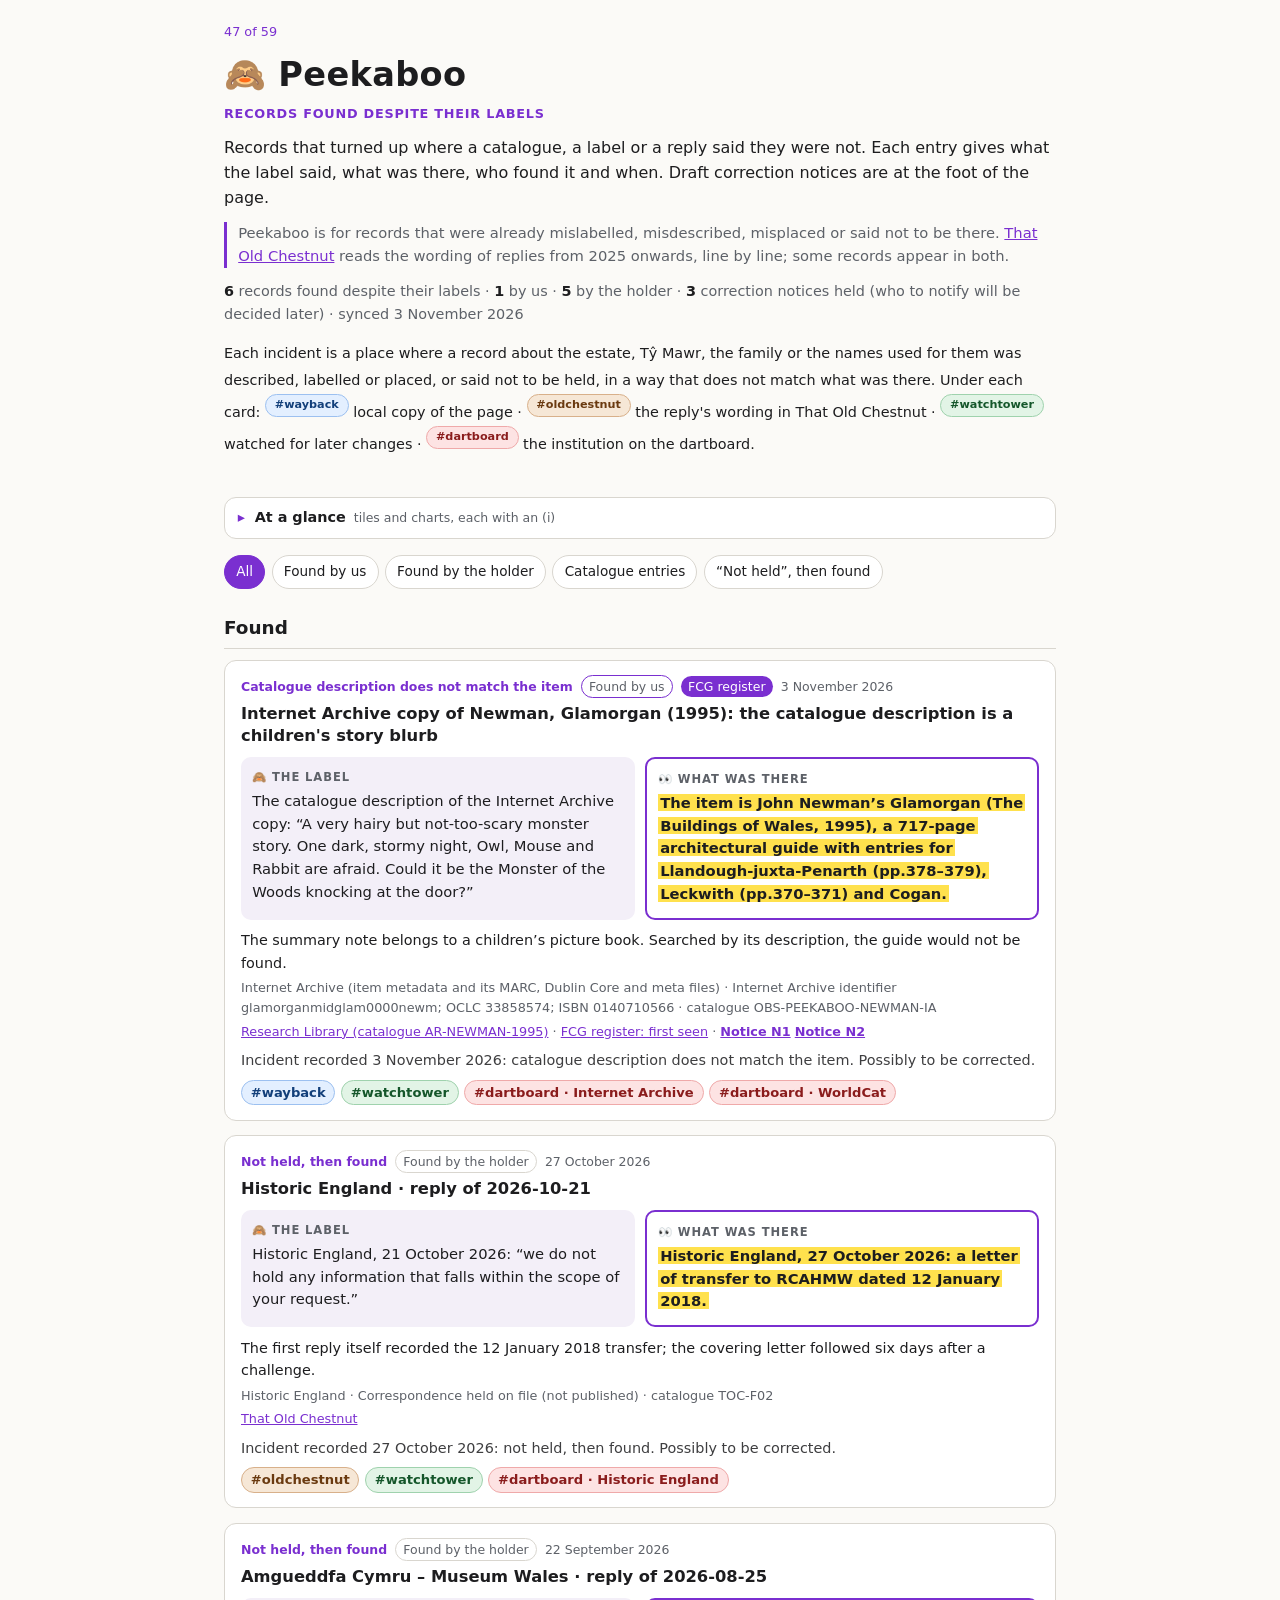
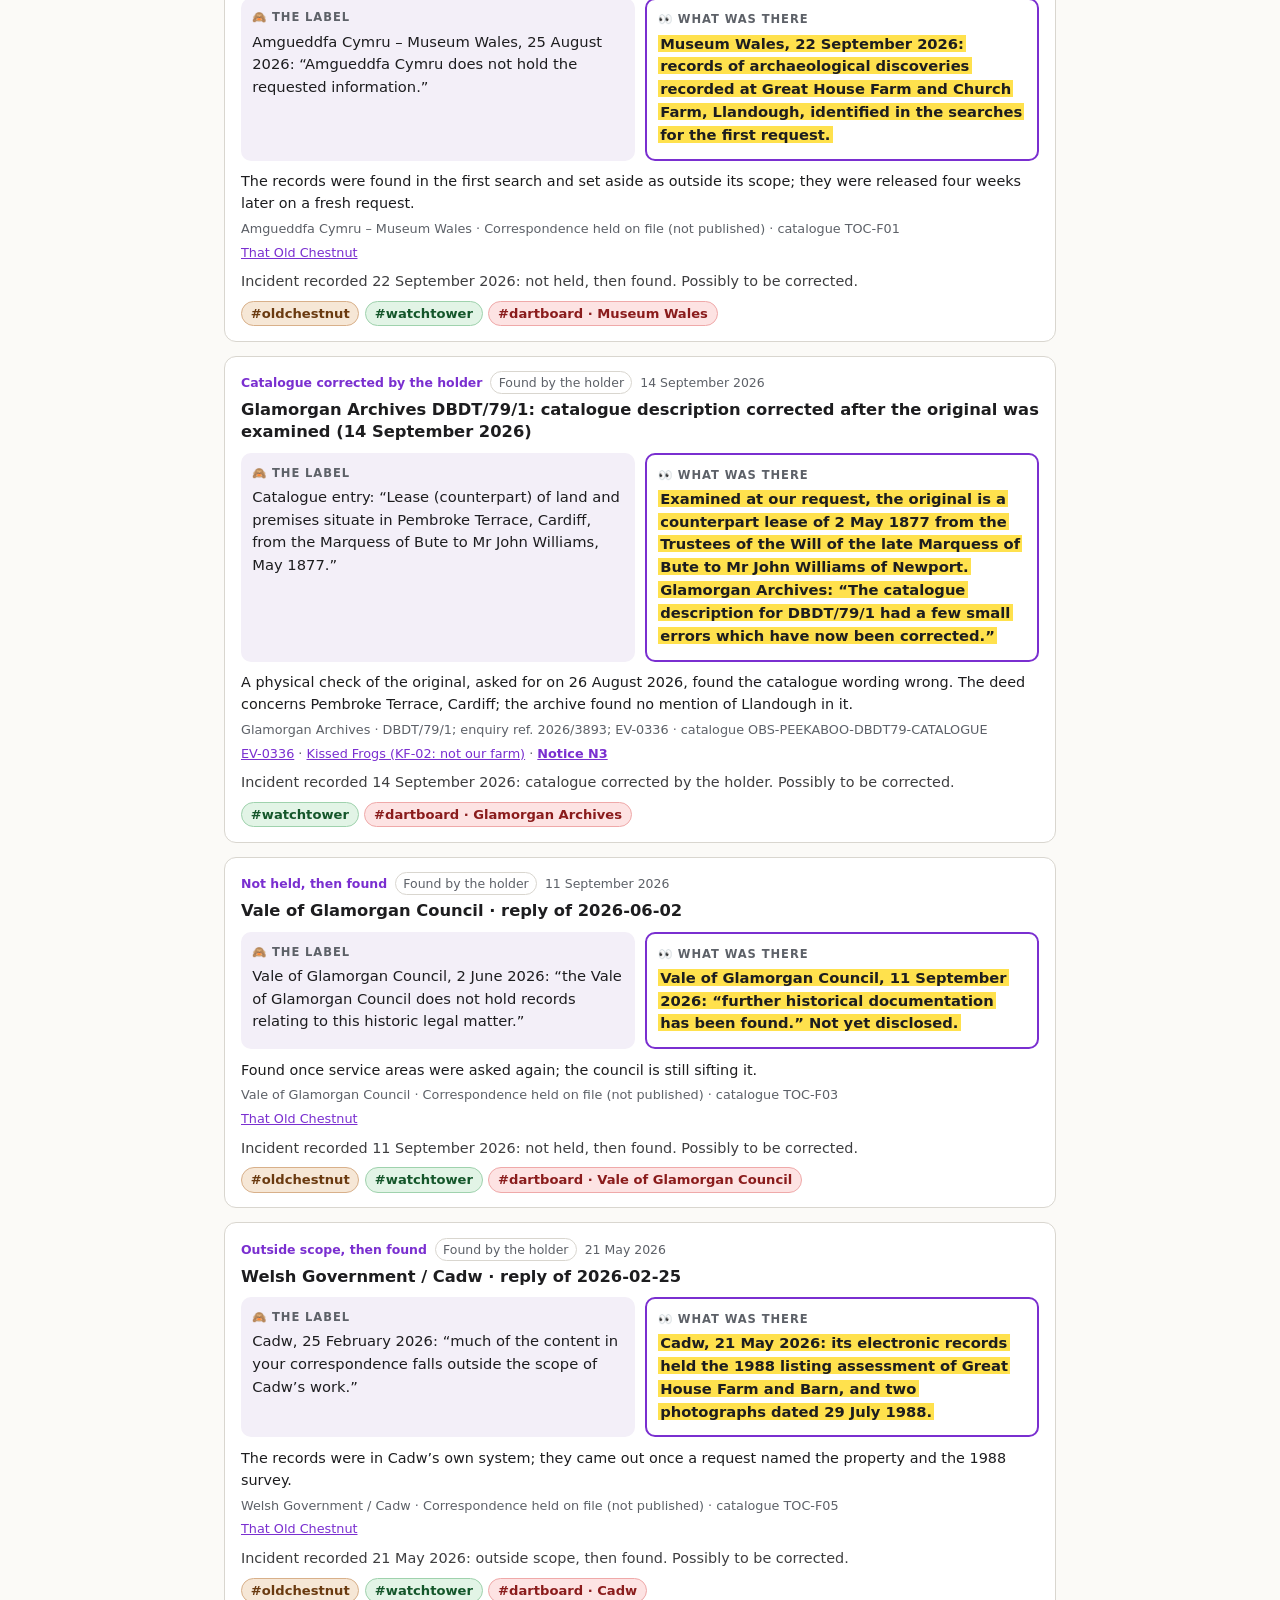
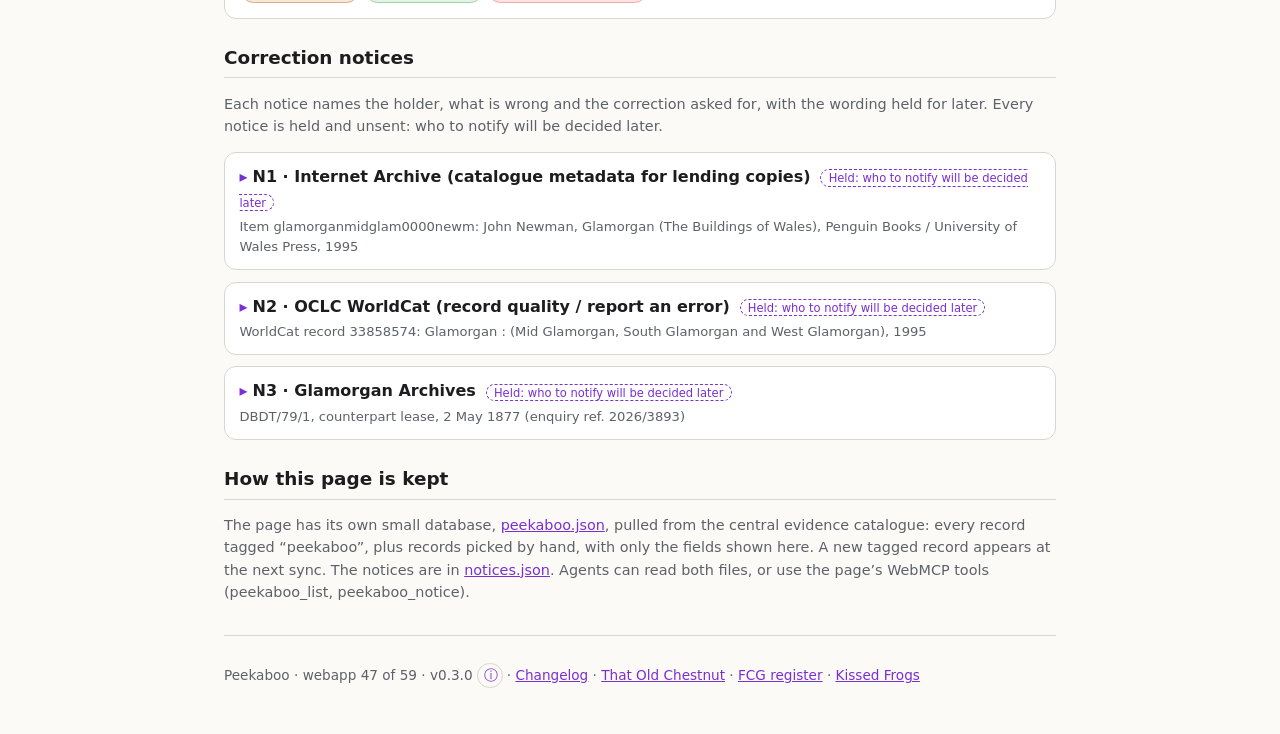
==== commit eb91e22f: "Peekaboo copy v0.3.0 revised: text primary, folded "At a glance" strip; identical to cedwyn-peekaboo" ====
--- a/public/peekaboo/index.html
+++ b/public/peekaboo/index.html
@@ -1,13 +1,12 @@
-<!doctype html><html lang="en" data-cw-noclip data-cw-nolevels><head><meta charset="utf-8"><meta name="viewport" content="width=device-width,initial-scale=1"><title>Peekaboo · records found despite their labels · Cedwyn</title><meta name="description" content="Records about Great House Farm / Tŷ Mawr, Llandough and its neighbours that turned up where a catalogue, a label or a reply said they were not: what the label said, what was there, who found it and when, and the correction notices held until it is decided who to notify."><meta name="color-scheme" content="light dark"><link rel="stylesheet" href="dashboard.css?v=1.0.0"><link rel="stylesheet" href="peekaboo.css?v=0.3.0"><script>(function(h){h.classList.add("cwd-on");setTimeout(function(){var r=document.getElementById("pk-dash");if(!window.CwDash||!r||r.hidden)h.classList.remove("cwd-on");},8000);})(document.documentElement)</script><script src="/_cedwyn/ghf/ghf-lang.js?v=2.1.4c" defer></script><script src="/_cedwyn/parcel-modal.js?v=0.1.0" defer></script><script src="/_cedwyn/ghf/ghf-boot.js?v=2.1.25"></script></head><body class="pk"><main class="pkw" id="peekaboo" data-scope="online" data-db="data/peekaboo.json">
+<!doctype html><html lang="en" data-cw-noclip data-cw-nolevels><head><meta charset="utf-8"><meta name="viewport" content="width=device-width,initial-scale=1"><title>Peekaboo · records found despite their labels · Cedwyn</title><meta name="description" content="Records about Great House Farm / Tŷ Mawr, Llandough and its neighbours that turned up where a catalogue, a label or a reply said they were not: what the label said, what was there, who found it and when, and the correction notices held until it is decided who to notify."><meta name="color-scheme" content="light dark"><link rel="stylesheet" href="dashboard.css?v=1.0.0"><link rel="stylesheet" href="peekaboo.css?v=0.3.0"><script src="/_cedwyn/ghf/ghf-lang.js?v=2.1.4c" defer></script><script src="/_cedwyn/parcel-modal.js?v=0.1.0" defer></script><script src="/_cedwyn/ghf/ghf-boot.js?v=2.1.25"></script></head><body class="pk"><main class="pkw" id="peekaboo" data-scope="online" data-db="data/peekaboo.json">
 <header class="pk-head"><p class="pk-parcel-row"><a class="cw-parcel-link" href="/parcels/" data-parcel-slot="47" data-parcel-of="59" data-parcel-src="data/peekaboo.json">47 of 59</a></p>
 <h1><span class="pk-eyes" aria-hidden="true">🙈</span> Peekaboo</h1>
 <p class="pk-kicker">Records found despite their labels</p>
-<div class="pk-full"><p class="pk-lede">Records that turned up where a catalogue, a label or a reply said they were not. Each entry gives what the label said, what was there, who found it and when. Draft correction notices are at the foot of the page.</p>
+<p class="pk-lede">Records that turned up where a catalogue, a label or a reply said they were not. Each entry gives what the label said, what was there, who found it and when. Draft correction notices are at the foot of the page.</p>
 <p class="pk-scope">Peekaboo is for records that were already mislabelled, misdescribed, misplaced or said not to be there. <a href="/that-old-chestnut/">That Old Chestnut</a> reads the wording of replies from 2025 onwards, line by line; some records appear in both.</p>
-<!--PEEKABOO:STATS--><p class="pk-stats"><b>6</b> records found despite their labels · <b>1</b> by us · <b>5</b> by the holder · <b>3</b> correction notices held (who to notify will be decided later) · synced 3 November 2026</p><p class="pk-legend">Each incident is a place where a record about the estate, Tŷ Mawr, the family or the names used for them was described, labelled or placed, or said not to be held, in a way that does not match what was there. Under each card: <span class="pk-tag pk-tag-wayback">#wayback</span> local copy of the page · <span class="pk-tag pk-tag-oldchestnut">#oldchestnut</span> the reply&#x27;s wording in That Old Chestnut · <span class="pk-tag pk-tag-watchtower">#watchtower</span> watched for later changes · <span class="pk-tag pk-tag-dartboard">#dartboard</span> the institution on the dartboard.</p><!--/PEEKABOO:STATS--></div>
+<!--PEEKABOO:STATS--><p class="pk-stats"><b>6</b> records found despite their labels · <b>1</b> by us · <b>5</b> by the holder · <b>3</b> correction notices held (who to notify will be decided later) · synced 3 November 2026</p><p class="pk-legend">Each incident is a place where a record about the estate, Tŷ Mawr, the family or the names used for them was described, labelled or placed, or said not to be held, in a way that does not match what was there. Under each card: <span class="pk-tag pk-tag-wayback">#wayback</span> local copy of the page · <span class="pk-tag pk-tag-oldchestnut">#oldchestnut</span> the reply&#x27;s wording in That Old Chestnut · <span class="pk-tag pk-tag-watchtower">#watchtower</span> watched for later changes · <span class="pk-tag pk-tag-dartboard">#dartboard</span> the institution on the dartboard.</p><!--/PEEKABOO:STATS-->
 </header>
-<section class="cwd" id="pk-dash" aria-label="Peekaboo at a glance" hidden></section>
-<div class="pk-full">
+<details class="pk-glance" id="pk-glance" hidden><summary><span>At a glance</span> <small>tiles and charts, each with an (i)</small></summary><section class="cwd" id="pk-dash" aria-label="Peekaboo at a glance"></section></details>
 <nav class="pk-filter" aria-label="Filter the records" hidden><button type="button" data-f="all" aria-pressed="true">All</button><button type="button" data-f="us" aria-pressed="false">Found by us</button><button type="button" data-f="holder" aria-pressed="false">Found by the holder</button><button type="button" data-f="cat" aria-pressed="false">Catalogue entries</button><button type="button" data-f="nh" aria-pressed="false">“Not held”, then found</button></nav>
 <section class="pk-list" aria-label="Records found"><h2>Found</h2>
 <!--PEEKABOO:ENTRIES--><article class="pk-card" id="pk-obs-peekaboo-newman-ia" data-cat="Catalogue description does not match the item" data-by="us"><p class="pk-meta"><span class="pk-cat">Catalogue description does not match the item</span> <span class="pk-by pk-by-us">Found by us</span> <span class="pk-fcg">FCG register</span> <time datetime="2026-11-03">3 November 2026</time></p><h3>Internet Archive copy of Newman, Glamorgan (1995): the catalogue description is a children&#x27;s story blurb</h3><div class="pk-pair"><div class="pk-said"><p class="pk-lab"><span aria-hidden="true">🙈</span> The label</p><p>The catalogue description of the Internet Archive copy: “A very hairy but not-too-scary monster story. One dark, stormy night, Owl, Mouse and Rabbit are afraid. Could it be the Monster of the Woods knocking at the door?”</p></div><div class="pk-found"><p class="pk-lab"><span aria-hidden="true">👀</span> What was there</p><p><mark>The item is John Newman’s Glamorgan (The Buildings of Wales, 1995), a 717-page architectural guide with entries for Llandough-juxta-Penarth (pp.378–379), Leckwith (pp.370–371) and Cogan.</mark></p></div></div><p class="pk-why">The summary note belongs to a children’s picture book. Searched by its description, the guide would not be found.</p><p class="pk-src">Internet Archive (item metadata and its MARC, Dublin Core and meta files) · Internet Archive identifier glamorganmidglam0000newm; OCLC 33858574; ISBN 0140710566 · catalogue OBS-PEEKABOO-NEWMAN-IA</p><p class="pk-see"><a href="/research/">Research Library (catalogue AR-NEWMAN-1995)</a> · <a href="/fcg/first-seen/">FCG register: first seen</a> · <a class="pk-nlink" href="#notice-N1">Notice N1</a> <a class="pk-nlink" href="#notice-N2">Notice N2</a></p><p class="pk-inc">Incident recorded <time datetime="2026-11-03">3 November 2026</time>: catalogue description does not match the item. Possibly to be corrected.</p><p class="pk-tags" aria-label="Linked records"><a class="pk-tag pk-tag-wayback" href="/wayback/websites/archive.org/details-glamorganmidglam0000newm/latest.html#pkb-ia-description">#wayback</a> <a class="pk-tag pk-tag-watchtower" href="/watchtower/#wt-pkb-newman-ia">#watchtower</a> <a class="pk-tag pk-tag-dartboard" href="/dartboard/?inst=internet-archive#avenue-inst">#dartboard · Internet Archive</a> <a class="pk-tag pk-tag-dartboard" href="/dartboard/?inst=oclc#avenue-inst">#dartboard · WorldCat</a></p></article><article class="pk-card" id="pk-toc-f02" data-cat="Not held, then found" data-by="holder"><p class="pk-meta"><span class="pk-cat">Not held, then found</span> <span class="pk-by pk-by-holder">Found by the holder</span> <time datetime="2026-10-27">27 October 2026</time></p><h3>Historic England · reply of 2026-10-21</h3><div class="pk-pair"><div class="pk-said"><p class="pk-lab"><span aria-hidden="true">🙈</span> The label</p><p>Historic England, 21 October 2026: “we do not hold any information that falls within the scope of your request.”</p></div><div class="pk-found"><p class="pk-lab"><span aria-hidden="true">👀</span> What was there</p><p><mark>Historic England, 27 October 2026: a letter of transfer to RCAHMW dated 12 January 2018.</mark></p></div></div><p class="pk-why">The first reply itself recorded the 12 January 2018 transfer; the covering letter followed six days after a challenge.</p><p class="pk-src">Historic England · Correspondence held on file (not published) · catalogue TOC-F02</p><p class="pk-see"><a href="/that-old-chestnut/#cn-toc-f02">That Old Chestnut</a></p><p class="pk-inc">Incident recorded <time datetime="2026-10-27">27 October 2026</time>: not held, then found. Possibly to be corrected.</p><p class="pk-tags" aria-label="Linked records"><a class="pk-tag pk-tag-oldchestnut" href="/that-old-chestnut/#cn-toc-f02">#oldchestnut</a> <a class="pk-tag pk-tag-watchtower" href="/watchtower/#wt-pkb-toc-f02">#watchtower</a> <a class="pk-tag pk-tag-dartboard" href="/dartboard/?inst=historic-england#avenue-inst">#dartboard · Historic England</a></p></article><article class="pk-card" id="pk-toc-f01" data-cat="Not held, then found" data-by="holder"><p class="pk-meta"><span class="pk-cat">Not held, then found</span> <span class="pk-by pk-by-holder">Found by the holder</span> <time datetime="2026-09-22">22 September 2026</time></p><h3>Amgueddfa Cymru – Museum Wales · reply of 2026-08-25</h3><div class="pk-pair"><div class="pk-said"><p class="pk-lab"><span aria-hidden="true">🙈</span> The label</p><p>Amgueddfa Cymru – Museum Wales, 25 August 2026: “Amgueddfa Cymru does not hold the requested information.”</p></div><div class="pk-found"><p class="pk-lab"><span aria-hidden="true">👀</span> What was there</p><p><mark>Museum Wales, 22 September 2026: records of archaeological discoveries recorded at Great House Farm and Church Farm, Llandough, identified in the searches for the first request.</mark></p></div></div><p class="pk-why">The records were found in the first search and set aside as outside its scope; they were released four weeks later on a fresh request.</p><p class="pk-src">Amgueddfa Cymru – Museum Wales · Correspondence held on file (not published) · catalogue TOC-F01</p><p class="pk-see"><a href="/that-old-chestnut/#cn-toc-f01">That Old Chestnut</a></p><p class="pk-inc">Incident recorded <time datetime="2026-09-22">22 September 2026</time>: not held, then found. Possibly to be corrected.</p><p class="pk-tags" aria-label="Linked records"><a class="pk-tag pk-tag-oldchestnut" href="/that-old-chestnut/#cn-toc-f01">#oldchestnut</a> <a class="pk-tag pk-tag-watchtower" href="/watchtower/#wt-pkb-toc-f01">#watchtower</a> <a class="pk-tag pk-tag-dartboard" href="/dartboard/?inst=museum#avenue-inst">#dartboard · Museum Wales</a></p></article><article class="pk-card" id="pk-obs-peekaboo-dbdt79-catalogue" data-cat="Catalogue corrected by the holder" data-by="holder"><p class="pk-meta"><span class="pk-cat">Catalogue corrected by the holder</span> <span class="pk-by pk-by-holder">Found by the holder</span> <time datetime="2026-09-14">14 September 2026</time></p><h3>Glamorgan Archives DBDT/79/1: catalogue description corrected after the original was examined (14 September 2026)</h3><div class="pk-pair"><div class="pk-said"><p class="pk-lab"><span aria-hidden="true">🙈</span> The label</p><p>Catalogue entry: “Lease (counterpart) of land and premises situate in Pembroke Terrace, Cardiff, from the Marquess of Bute to Mr John Williams, May 1877.”</p></div><div class="pk-found"><p class="pk-lab"><span aria-hidden="true">👀</span> What was there</p><p><mark>Examined at our request, the original is a counterpart lease of 2 May 1877 from the Trustees of the Will of the late Marquess of Bute to Mr John Williams of Newport. Glamorgan Archives: “The catalogue description for DBDT/79/1 had a few small errors which have now been corrected.”</mark></p></div></div><p class="pk-why">A physical check of the original, asked for on 26 August 2026, found the catalogue wording wrong. The deed concerns Pembroke Terrace, Cardiff; the archive found no mention of Llandough in it.</p><p class="pk-src">Glamorgan Archives · DBDT/79/1; enquiry ref. 2026/3893; EV-0336 · catalogue OBS-PEEKABOO-DBDT79-CATALOGUE</p><p class="pk-see"><a href="/wiki/evidence/ev-0336-glamorgan-archives-dbdt79-1-physical-examination-of-the-original/">EV-0336</a> · <a href="/kissed-frogs/">Kissed Frogs (KF-02: not our farm)</a> · <a class="pk-nlink" href="#notice-N3">Notice N3</a></p><p class="pk-inc">Incident recorded <time datetime="2026-09-14">14 September 2026</time>: catalogue corrected by the holder. Possibly to be corrected.</p><p class="pk-tags" aria-label="Linked records"><a class="pk-tag pk-tag-watchtower" href="/watchtower/#wt-pkb-dbdt79">#watchtower</a> <a class="pk-tag pk-tag-dartboard" href="/dartboard/?inst=glamorgan#avenue-inst">#dartboard · Glamorgan Archives</a></p></article><article class="pk-card" id="pk-toc-f03" data-cat="Not held, then found" data-by="holder"><p class="pk-meta"><span class="pk-cat">Not held, then found</span> <span class="pk-by pk-by-holder">Found by the holder</span> <time datetime="2026-09-11">11 September 2026</time></p><h3>Vale of Glamorgan Council · reply of 2026-06-02</h3><div class="pk-pair"><div class="pk-said"><p class="pk-lab"><span aria-hidden="true">🙈</span> The label</p><p>Vale of Glamorgan Council, 2 June 2026: “the Vale of Glamorgan Council does not hold records relating to this historic legal matter.”</p></div><div class="pk-found"><p class="pk-lab"><span aria-hidden="true">👀</span> What was there</p><p><mark>Vale of Glamorgan Council, 11 September 2026: “further historical documentation has been found.” Not yet disclosed.</mark></p></div></div><p class="pk-why">Found once service areas were asked again; the council is still sifting it.</p><p class="pk-src">Vale of Glamorgan Council · Correspondence held on file (not published) · catalogue TOC-F03</p><p class="pk-see"><a href="/that-old-chestnut/#cn-toc-f03">That Old Chestnut</a></p><p class="pk-inc">Incident recorded <time datetime="2026-09-11">11 September 2026</time>: not held, then found. Possibly to be corrected.</p><p class="pk-tags" aria-label="Linked records"><a class="pk-tag pk-tag-oldchestnut" href="/that-old-chestnut/#cn-toc-f03">#oldchestnut</a> <a class="pk-tag pk-tag-watchtower" href="/watchtower/#wt-pkb-toc-f03">#watchtower</a> <a class="pk-tag pk-tag-dartboard" href="/dartboard/?inst=vale#avenue-inst">#dartboard · Vale of Glamorgan Council</a></p></article><article class="pk-card" id="pk-toc-f05" data-cat="Outside scope, then found" data-by="holder"><p class="pk-meta"><span class="pk-cat">Outside scope, then found</span> <span class="pk-by pk-by-holder">Found by the holder</span> <time datetime="2026-05-21">21 May 2026</time></p><h3>Welsh Government / Cadw · reply of 2026-02-25</h3><div class="pk-pair"><div class="pk-said"><p class="pk-lab"><span aria-hidden="true">🙈</span> The label</p><p>Cadw, 25 February 2026: “much of the content in your correspondence falls outside the scope of Cadw’s work.”</p></div><div class="pk-found"><p class="pk-lab"><span aria-hidden="true">👀</span> What was there</p><p><mark>Cadw, 21 May 2026: its electronic records held the 1988 listing assessment of Great House Farm and Barn, and two photographs dated 29 July 1988.</mark></p></div></div><p class="pk-why">The records were in Cadw’s own system; they came out once a request named the property and the 1988 survey.</p><p class="pk-src">Welsh Government / Cadw · Correspondence held on file (not published) · catalogue TOC-F05</p><p class="pk-see"><a href="/that-old-chestnut/#cn-toc-f05">That Old Chestnut</a></p><p class="pk-inc">Incident recorded <time datetime="2026-05-21">21 May 2026</time>: outside scope, then found. Possibly to be corrected.</p><p class="pk-tags" aria-label="Linked records"><a class="pk-tag pk-tag-oldchestnut" href="/that-old-chestnut/#cn-toc-f05">#oldchestnut</a> <a class="pk-tag pk-tag-watchtower" href="/watchtower/#wt-pkb-toc-f05">#watchtower</a> <a class="pk-tag pk-tag-dartboard" href="/dartboard/?inst=cadw#avenue-inst">#dartboard · Cadw</a></p></article><!--/PEEKABOO:ENTRIES-->
@@ -46,7 +45,6 @@
 </section>
 <section class="pk-how"><h2>How this page is kept</h2>
 <p>The page has its own small database, <a href="data/peekaboo.json">peekaboo.json</a>, pulled from the central evidence catalogue: every record tagged “peekaboo”, plus records picked by hand, with only the fields shown here. A new tagged record appears at the next sync. The notices are in <a href="data/notices.json">notices.json</a>. Agents can read both files, or use the page’s WebMCP tools (peekaboo_list, peekaboo_notice).</p></section>
-</div>
 <footer class="pk-foot"><p>Peekaboo · webapp 47 of 59 · v0.3.0 <button type="button" class="pk-info" data-pk-info aria-haspopup="dialog" aria-controls="pk-changelog" title="Changelog">ⓘ</button> · <a href="#pk-changelog" data-pk-info>Changelog</a> · <a href="/that-old-chestnut/">That Old Chestnut</a> · <a href="/fcg/first-seen/">FCG register</a> · <a href="/kissed-frogs/">Kissed Frogs</a></p>
-<dialog id="pk-changelog" class="pk-modal" aria-label="Changelog"><div class="pk-mhead"><b>Peekaboo changelog</b><button type="button" class="pk-x" data-pk-close aria-label="Close">×</button></div><div class="pk-mbody"><table class="pk-ctable"><thead><tr><th>Version</th><th>Date</th><th>What changed</th></tr></thead><tbody><tr><td>v0.3.0</td><td>11 Nov 2026</td><td>The page opens as a dashboard: four stat tiles (records found, found by us, found by the holder, notices held), a gauge of the share found by the holder, a donut of what the labels said, bars of the days from a “not held” reply to the find, a timeline of when each record was found, and lists of the records and the notices. Every tile and chart has an (i) that opens the detail, sources and catalogue IDs; all the earlier text is kept and reachable there, or through “Text view” in About this page. Built with the shared Cedwyn dashboard kit (dashboard.css, dashboard.js).</td></tr><tr><td>v0.2.0</td><td>3 Nov 2026</td><td>Each incident card gives the date it was recorded and coloured hashtag links: #wayback (a local copy of the page), #oldchestnut (the reply in That Old Chestnut), #watchtower (watched for later changes) and #dartboard (the institution preselected on the dartboard). A legend sits under the counts. The three correction notices are held: who to notify will be decided later.</td></tr><tr><td>v0.1.1</td><td>3 Nov 2026</td><td>The links to That Old Chestnut open the matching reply’s card.</td></tr><tr><td>v0.1.0</td><td>3 Nov 2026</td><td>First version. Six records found despite their labels (two catalogue entries, four replies that said the records were not held or out of scope), three correction notices as drafts, the page’s own database synced from the central catalogue, filters, WebMCP tools.</td></tr></tbody></table></div></dialog></footer>
+<dialog id="pk-changelog" class="pk-modal" aria-label="Changelog"><div class="pk-mhead"><b>Peekaboo changelog</b><button type="button" class="pk-x" data-pk-close aria-label="Close">×</button></div><div class="pk-mbody"><table class="pk-ctable"><thead><tr><th>Version</th><th>Date</th><th>What changed</th></tr></thead><tbody><tr><td>v0.3.0</td><td>11 Nov 2026</td><td>An “At a glance” strip under the introduction, folded by default: four stat tiles (records found, found by us, found by the holder, notices held), a gauge of the share found by the holder, a donut of what the labels said, bars of the days from a “not held” reply to the find, a timeline of when each record was found, and lists of the records and the notices. Every tile and chart has an (i) that opens the detail, sources and catalogue IDs. The text of the page is unchanged and comes first; the strip is a summary beside it. Built with the shared Cedwyn dashboard kit (dashboard.css, dashboard.js).</td></tr><tr><td>v0.2.0</td><td>3 Nov 2026</td><td>Each incident card gives the date it was recorded and coloured hashtag links: #wayback (a local copy of the page), #oldchestnut (the reply in That Old Chestnut), #watchtower (watched for later changes) and #dartboard (the institution preselected on the dartboard). A legend sits under the counts. The three correction notices are held: who to notify will be decided later.</td></tr><tr><td>v0.1.1</td><td>3 Nov 2026</td><td>The links to That Old Chestnut open the matching reply’s card.</td></tr><tr><td>v0.1.0</td><td>3 Nov 2026</td><td>First version. Six records found despite their labels (two catalogue entries, four replies that said the records were not held or out of scope), three correction notices as drafts, the page’s own database synced from the central catalogue, filters, WebMCP tools.</td></tr></tbody></table></div></dialog></footer>
 </main><script src="dashboard.js?v=1.0.0" defer></script><script src="peekaboo.js?v=0.3.0" defer></script></body></html>
--- a/public/peekaboo/peekaboo.css
+++ b/public/peekaboo/peekaboo.css
@@ -68,12 +68,17 @@
 html[data-ghf-mode="night"] a.pk-tag.pk-tag-watchtower,html[data-ghf-mode="night"] a.pk-tag.pk-tag-watchtower:visited{color:#c9f0d4!important}
 html[data-ghf-mode="night"] a.pk-tag.pk-tag-dartboard,html[data-ghf-mode="night"] a.pk-tag.pk-tag-dartboard:visited{color:#ffd3d3!important}
 
-/* v0.3.0 (11 Nov 2026): one-glance dashboard (dashboard.css/.js kit). The full text stays in .pk-full, reachable from the (i)
-   modals and the "Text view" switch; without JS the page reads as before. — Cedwyn editors */
+/* v0.3.0 (11 Nov 2026): "At a glance" strip under the introduction, folded by default (dashboard.css/.js kit). The page text
+   stays primary and fully visible; the strip is a secondary summary. — Cedwyn editors */
 body.pk{--cwd-bg:var(--pk-bg);--cwd-card:var(--pk-card);--cwd-ink:var(--pk-ink);--cwd-mut:var(--pk-mut);--cwd-line:var(--pk-line);--cwd-acc:var(--pk-acc);--cwd-soft:var(--pk-said)}
-html.cwd-on .pk-full{display:none}
-.pk-head h1+.pk-kicker{margin-bottom:.3rem}
-.pk-textview{font:inherit;font-size:.85rem;padding:.35rem .8rem;border-radius:999px;border:1px solid var(--pk-acc);background:none;color:var(--pk-acc);cursor:pointer}
+.pk-glance{margin:.9rem 0 .4rem;border:1px solid var(--pk-line);border-radius:12px;background:var(--pk-card)}
+.pk-glance[hidden]{display:none}
+.pk-glance>summary{cursor:pointer;list-style:none;display:flex;align-items:baseline;flex-wrap:wrap;gap:.2rem .5rem;padding:.55rem .8rem;font-size:.9rem}
+.pk-glance>summary::-webkit-details-marker{display:none}
+.pk-glance>summary::before{content:"▸";color:var(--pk-acc);margin-right:.1rem}.pk-glance[open]>summary::before{content:"▾"}
+.pk-glance>summary span{font-weight:700}.pk-glance>summary small{color:var(--pk-mut);font-size:.78rem}
+.pk-glance>.cwd{margin:0;padding:0 .6rem .7rem}
+.pk-glance .cwd-tile,.pk-glance .cwd-card{background:var(--pk-bg)}
 .cwd-mb .pk-card{border:0;padding:0;margin:0 0 .6rem;background:none}
 .cwd-mb .pk-notice{border:0;padding:0;margin:0;background:none}
 .cwd-mb .pk-notice summary{cursor:default;padding:0 0 .4rem}.cwd-mb .pk-notice summary::before{content:none}
